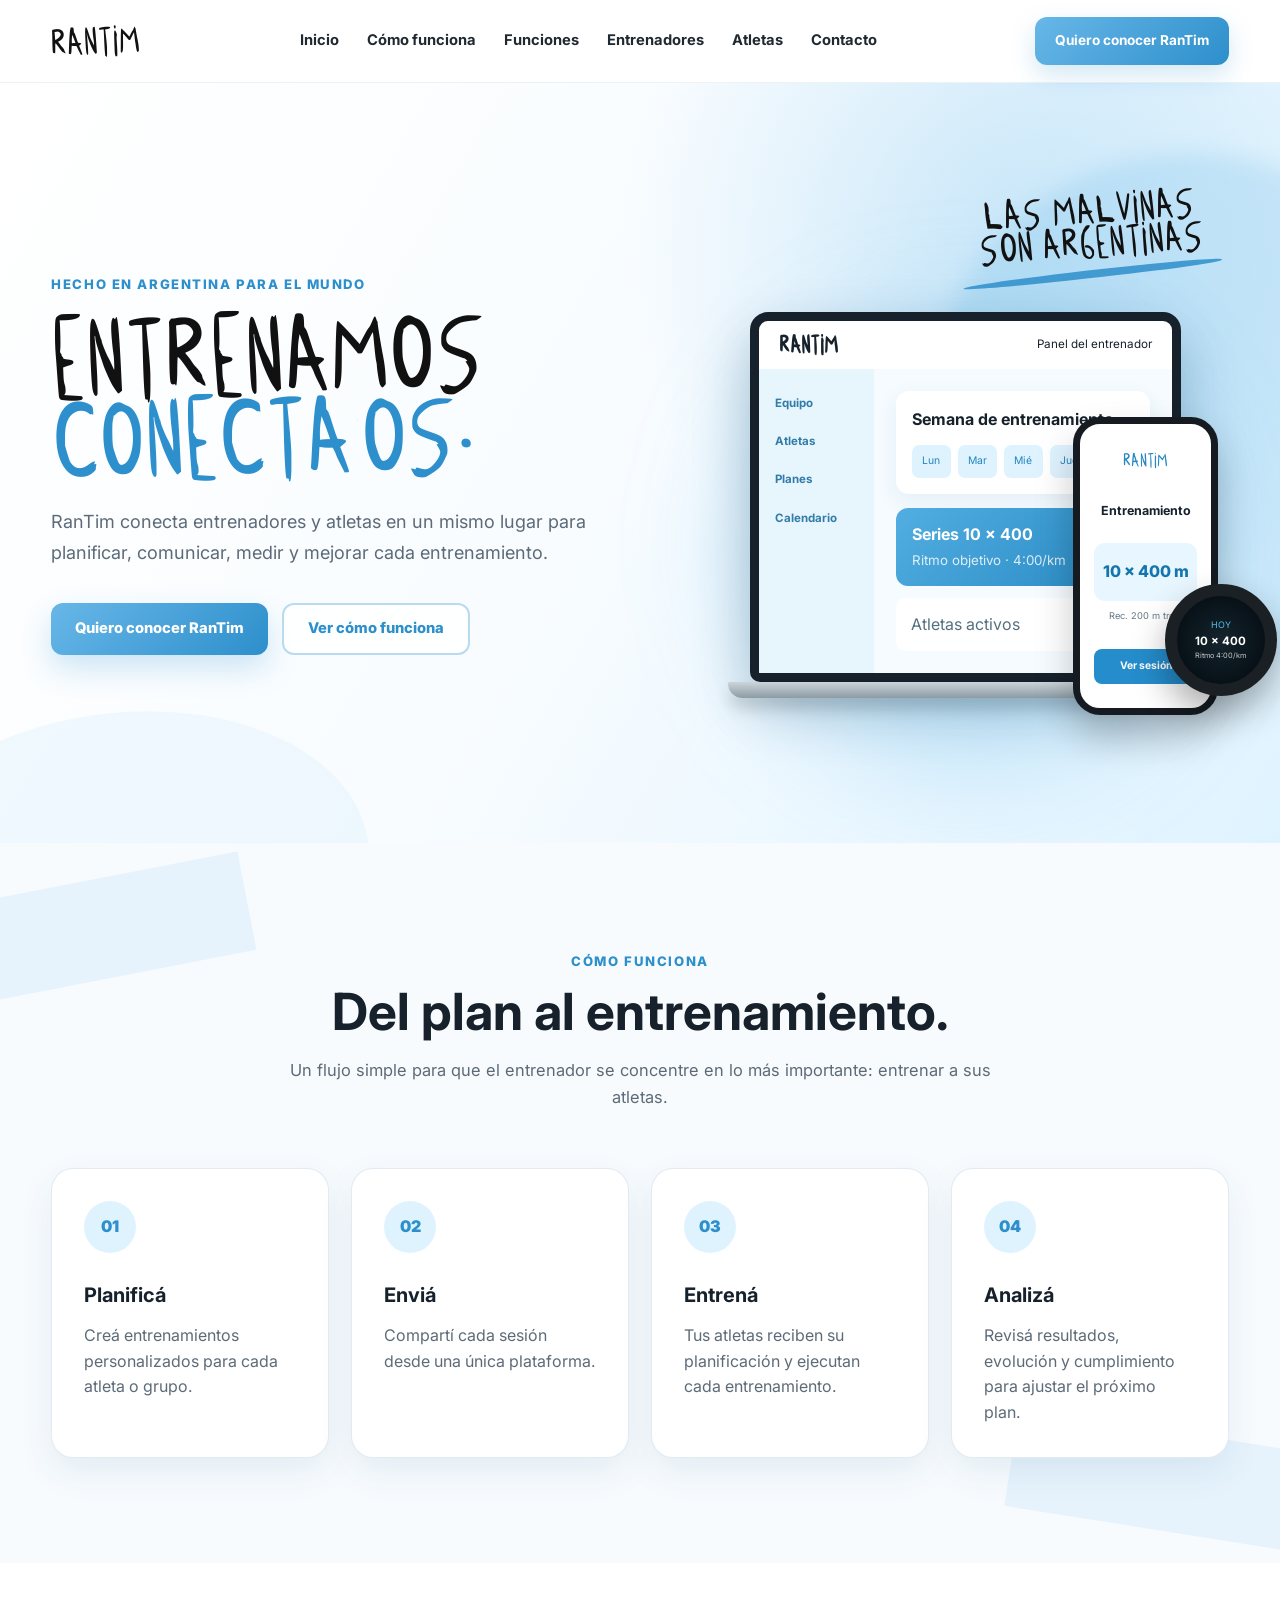
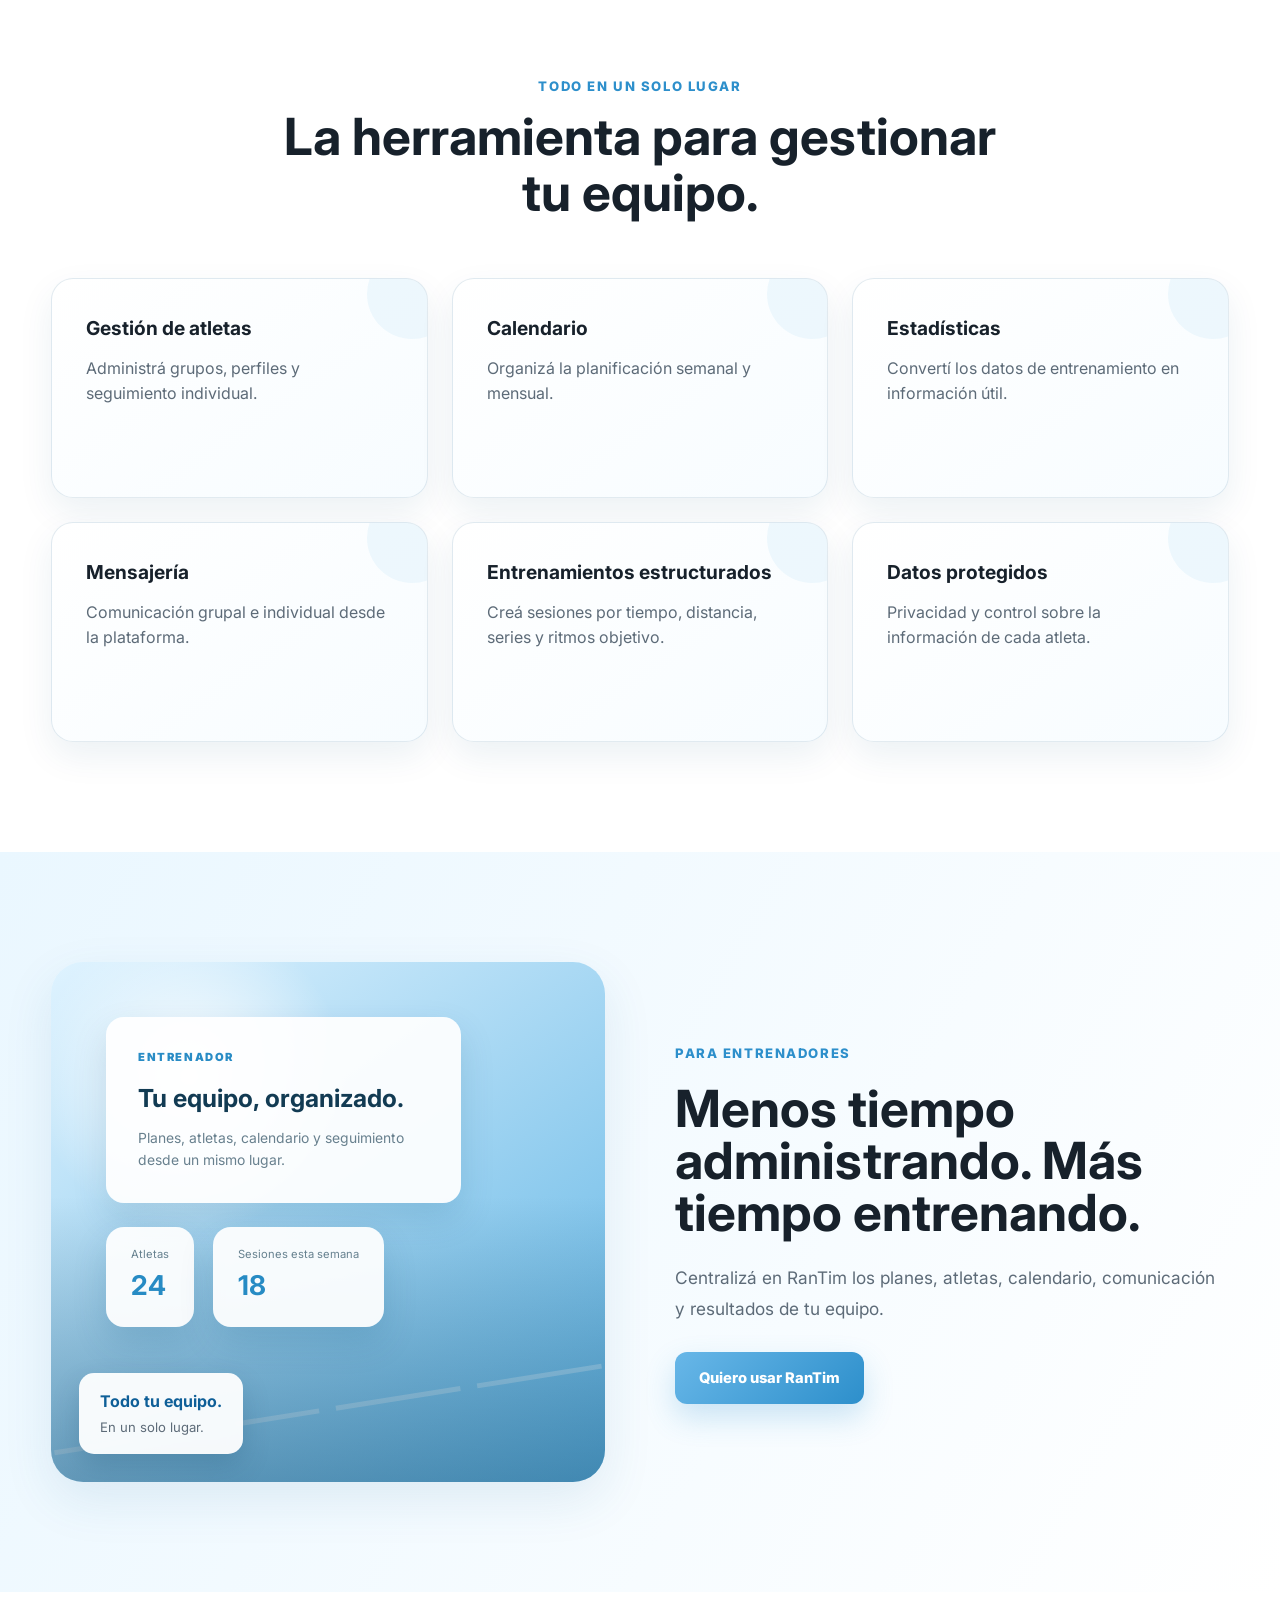
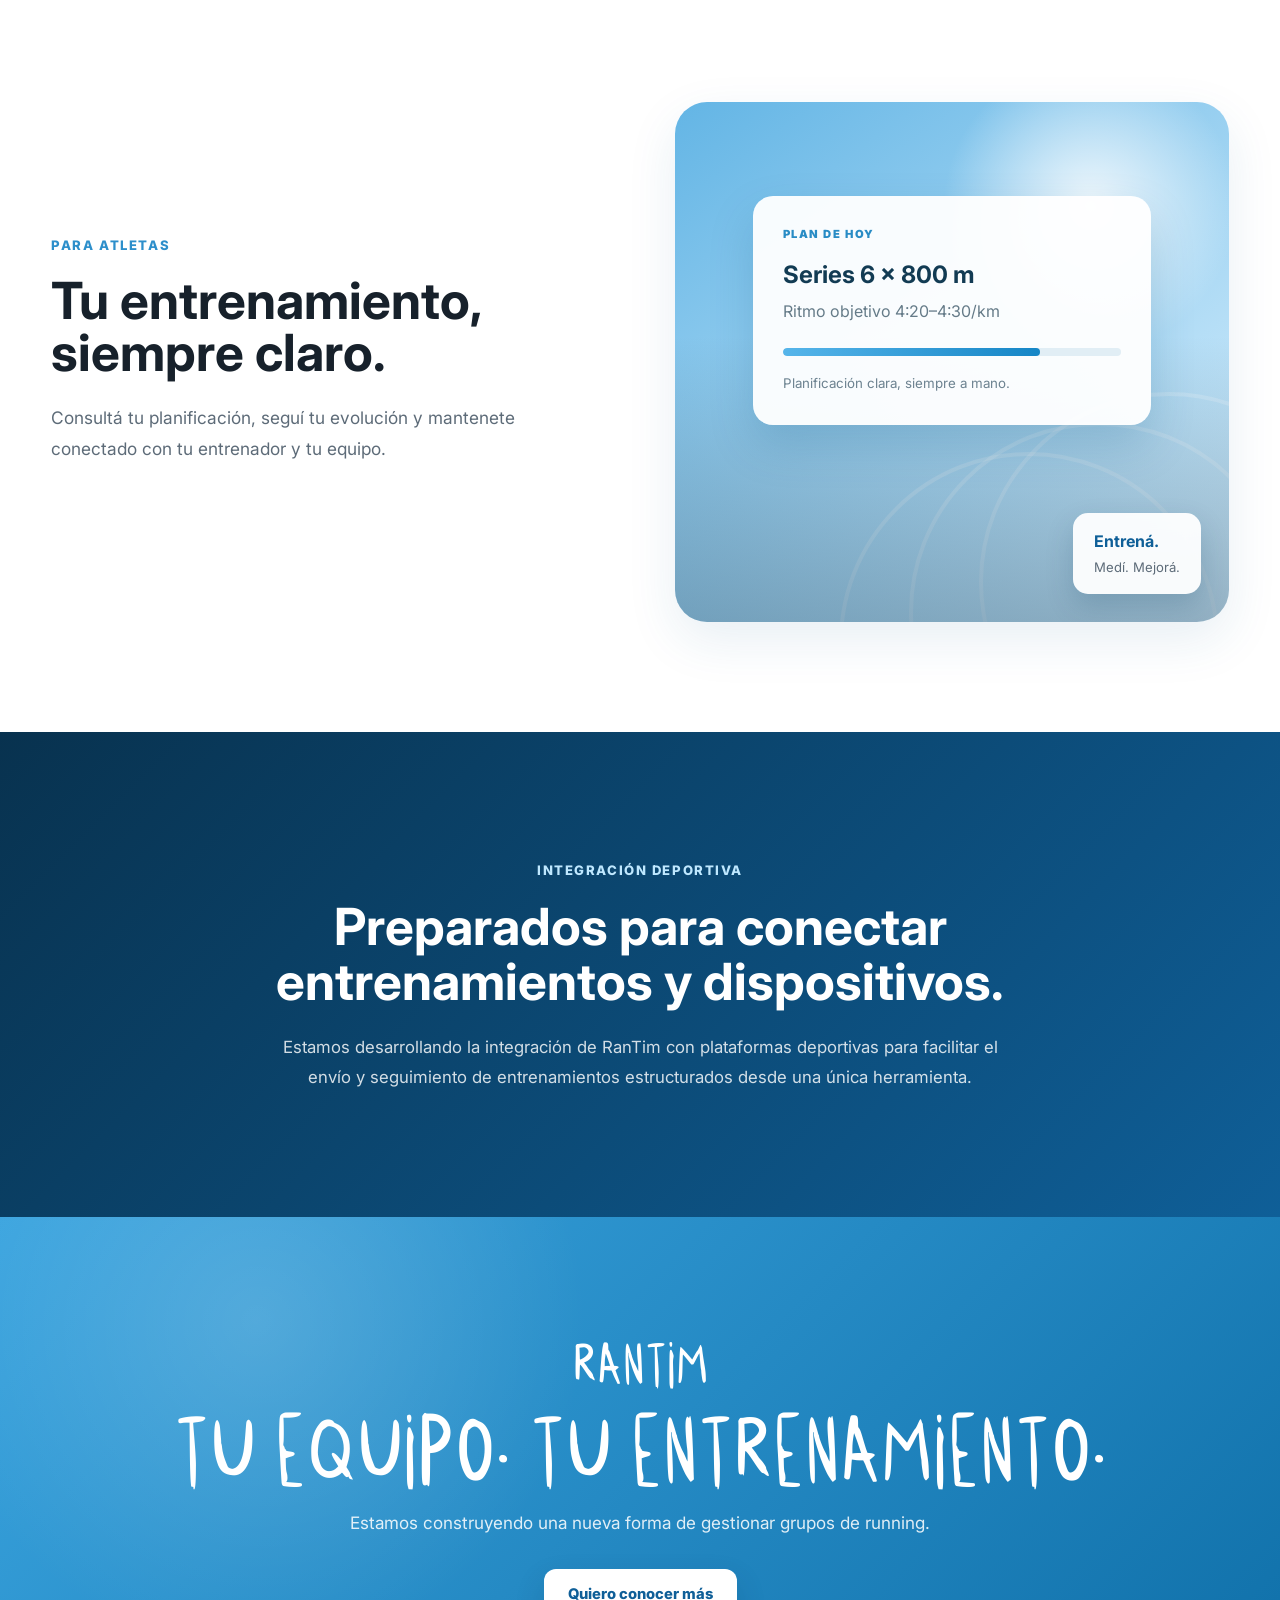
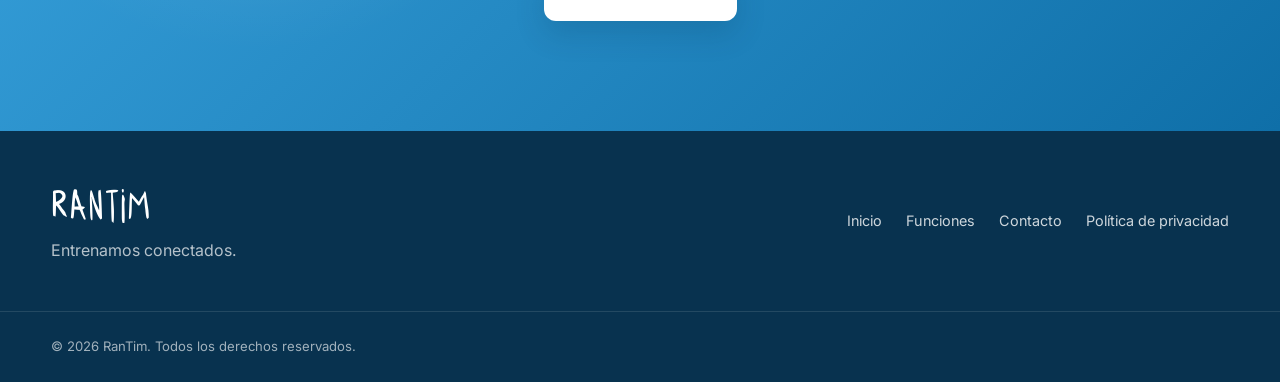
==== index.html @ a866410c "feat: landing inicial RanTim" ====
<!DOCTYPE html>
<html lang="es">

<head>
    <meta charset="UTF-8" />
    <meta name="viewport" content="width=device-width, initial-scale=1.0" />
    <meta name="description"
        content="RanTim es una plataforma para entrenadores y grupos de running que centraliza planificación, seguimiento, comunicación e integración deportiva." />

    <title>RanTim | Entrenamos conectados</title>

    <link rel="stylesheet" href="styles.css" />
</head>

<body>

    <header class="site-header">
        <div class="container nav-wrapper">

            <a href="#inicio" class="brand">
                RanTim
            </a>

            <nav class="main-nav">
                <a href="#inicio">Inicio</a>
                <a href="#como-funciona">Cómo funciona</a>
                <a href="#funciones">Funciones</a>
                <a href="#entrenadores">Entrenadores</a>
                <a href="#atletas">Atletas</a>
                <a href="#contacto">Contacto</a>
            </nav>

            <a href="#contacto" class="nav-cta">
                Quiero conocer RanTim
            </a>

        </div>
    </header>


    <main>

        <section class="hero" id="inicio">
            <div class="container hero-grid">

                <div class="hero-content">

                    <span class="hero-kicker">
                        Hecho en Argentina para el mundo
                    </span>

                    <h1>
                        Entrenamos
                        <span>conectados.</span>
                    </h1>

                    <p class="hero-description">
                        RanTim conecta entrenadores y atletas en un mismo lugar
                        para planificar, comunicar, medir y mejorar cada entrenamiento.
                    </p>

                    <div class="hero-actions">

                        <a href="#contacto" class="btn btn-primary">
                            Quiero conocer RanTim
                        </a>

                        <a href="#como-funciona" class="btn btn-secondary">
                            Ver cómo funciona
                        </a>

                    </div>

                </div>


                <div class="hero-visual">

                    <div class="hero-message">
                        <p>
                            Las Malvinas<br />
                            son Argentinas
                        </p>
                    </div>

                    <div class="hero-device">
                        <div class="hero-device-glow"></div>

                        <div class="mock-laptop" aria-label="Vista conceptual del panel de RanTim">
                            <div class="mock-laptop-screen">
                                <div class="mock-topbar">
                                    <strong>RanTim</strong>
                                    <span>Panel del entrenador</span>
                                </div>

                                <div class="mock-dashboard">
                                    <aside class="mock-sidebar">
                                        <span>Equipo</span>
                                        <span>Atletas</span>
                                        <span>Planes</span>
                                        <span>Calendario</span>
                                    </aside>

                                    <div class="mock-content">
                                        <div class="mock-week">
                                            <strong>Semana de entrenamiento</strong>
                                            <div class="mock-days">
                                                <span>Lun</span>
                                                <span>Mar</span>
                                                <span>Mié</span>
                                                <span>Jue</span>
                                                <span>Vie</span>
                                            </div>
                                        </div>

                                        <div class="mock-workout">
                                            <strong>Series 10 × 400</strong>
                                            <small>Ritmo objetivo · 4:00/km</small>
                                        </div>

                                        <div class="mock-athletes">
                                            <span>Atletas activos</span>
                                            <strong>24</strong>
                                        </div>
                                    </div>
                                </div>
                            </div>
                            <div class="mock-laptop-base"></div>
                        </div>

                        <div class="mock-phone" aria-label="Vista conceptual del entrenamiento del atleta">
                            <span class="mock-phone-brand">RanTim</span>
                            <strong>Entrenamiento</strong>
                            <div class="mock-phone-workout">10 × 400 m</div>
                            <small>Rec. 200 m trote</small>
                            <button type="button">Ver sesión</button>
                        </div>

                        <div class="mock-watch" aria-label="Reloj deportivo">
                            <span>HOY</span>
                            <strong>10 × 400</strong>
                            <small>Ritmo 4:00/km</small>
                        </div>
                    </div>

                </div>

            </div>
        </section>


        <section class="workflow" id="como-funciona">
            <div class="container">

                <div class="section-heading">
                    <span>Cómo funciona</span>

                    <h2>
                        Del plan al entrenamiento.
                    </h2>

                    <p>
                        Un flujo simple para que el entrenador se concentre
                        en lo más importante: entrenar a sus atletas.
                    </p>
                </div>


                <div class="workflow-grid">

                    <article class="workflow-card">
                        <div class="workflow-number">01</div>

                        <h3>Planificá</h3>

                        <p>
                            Creá entrenamientos personalizados
                            para cada atleta o grupo.
                        </p>
                    </article>


                    <article class="workflow-card">
                        <div class="workflow-number">02</div>

                        <h3>Enviá</h3>

                        <p>
                            Compartí cada sesión desde una única plataforma.
                        </p>
                    </article>


                    <article class="workflow-card">
                        <div class="workflow-number">03</div>

                        <h3>Entrená</h3>

                        <p>
                            Tus atletas reciben su planificación
                            y ejecutan cada entrenamiento.
                        </p>
                    </article>


                    <article class="workflow-card">
                        <div class="workflow-number">04</div>

                        <h3>Analizá</h3>

                        <p>
                            Revisá resultados, evolución y cumplimiento
                            para ajustar el próximo plan.
                        </p>
                    </article>

                </div>

            </div>
        </section>


        <section class="features" id="funciones">
            <div class="container">

                <div class="section-heading">
                    <span>Todo en un solo lugar</span>

                    <h2>
                        La herramienta para gestionar tu equipo.
                    </h2>
                </div>


                <div class="features-grid">

                    <article class="feature-card">
                        <h3>Gestión de atletas</h3>

                        <p>
                            Administrá grupos, perfiles y seguimiento individual.
                        </p>
                    </article>


                    <article class="feature-card">
                        <h3>Calendario</h3>

                        <p>
                            Organizá la planificación semanal y mensual.
                        </p>
                    </article>


                    <article class="feature-card">
                        <h3>Estadísticas</h3>

                        <p>
                            Convertí los datos de entrenamiento en información útil.
                        </p>
                    </article>


                    <article class="feature-card">
                        <h3>Mensajería</h3>

                        <p>
                            Comunicación grupal e individual desde la plataforma.
                        </p>
                    </article>


                    <article class="feature-card">
                        <h3>Entrenamientos estructurados</h3>

                        <p>
                            Creá sesiones por tiempo, distancia, series y ritmos objetivo.
                        </p>
                    </article>


                    <article class="feature-card">
                        <h3>Datos protegidos</h3>

                        <p>
                            Privacidad y control sobre la información de cada atleta.
                        </p>
                    </article>

                </div>

            </div>
        </section>


        <section class="coach-section" id="entrenadores">
            <div class="container split-section">

                <div class="split-image coach-image">
                    <div class="coach-visual">
                        <div class="coach-card coach-card-main">
                            <span class="visual-label">ENTRENADOR</span>
                            <strong>Tu equipo, organizado.</strong>
                            <p>Planes, atletas, calendario y seguimiento desde un mismo lugar.</p>
                        </div>

                        <div class="coach-card coach-card-small">
                            <span>Atletas</span>
                            <strong>24</strong>
                        </div>

                        <div class="coach-card coach-card-small">
                            <span>Sesiones esta semana</span>
                            <strong>18</strong>
                        </div>

                        <div class="coach-track">
                            <span></span>
                            <span></span>
                            <span></span>
                            <span></span>
                        </div>
                    </div>

                    <div class="image-badge">
                        <strong>Todo tu equipo.</strong>
                        <span>En un solo lugar.</span>
                    </div>
                </div>


                <div class="split-content">

                    <span class="section-kicker">
                        Para entrenadores
                    </span>

                    <h2>
                        Menos tiempo administrando.
                        Más tiempo entrenando.
                    </h2>

                    <p>
                        Centralizá en RanTim los planes, atletas,
                        calendario, comunicación y resultados de tu equipo.
                    </p>

                    <a href="#contacto" class="btn btn-primary">
                        Quiero usar RanTim
                    </a>

                </div>

            </div>
        </section>


        <section class="athlete-section" id="atletas">
            <div class="container split-section reverse">

                <div class="split-image athlete-image">
                    <div class="athlete-visual">
                        <div class="runner-line runner-one"></div>
                        <div class="runner-line runner-two"></div>
                        <div class="runner-line runner-three"></div>

                        <div class="athlete-plan-card">
                            <span class="visual-label">PLAN DE HOY</span>
                            <strong>Series 6 × 800 m</strong>
                            <p>Ritmo objetivo 4:20–4:30/km</p>
                            <div class="athlete-progress">
                                <span></span>
                            </div>
                            <small>Planificación clara, siempre a mano.</small>
                        </div>
                    </div>

                    <div class="image-badge athlete-badge">
                        <strong>Entrená.</strong>
                        <span>Medí. Mejorá.</span>
                    </div>
                </div>


                <div class="split-content">

                    <span class="section-kicker">
                        Para atletas
                    </span>

                    <h2>
                        Tu entrenamiento,
                        siempre claro.
                    </h2>

                    <p>
                        Consultá tu planificación, seguí tu evolución
                        y mantenete conectado con tu entrenador y tu equipo.
                    </p>

                </div>

            </div>
        </section>


        <section class="garmin-preview">
            <div class="container">

                <div class="garmin-card">

                    <span class="section-kicker">
                        Integración deportiva
                    </span>

                    <h2>
                        Preparados para conectar entrenamientos y dispositivos.
                    </h2>

                    <p>
                        Estamos desarrollando la integración de RanTim con plataformas
                        deportivas para facilitar el envío y seguimiento de entrenamientos
                        estructurados desde una única herramienta.
                    </p>

                </div>

            </div>
        </section>


        <section class="cta-section" id="contacto">
            <div class="container cta-wrapper">

                <span>
                    RanTim
                </span>

                <h2>
                    Tu equipo.
                    Tu entrenamiento.
                </h2>

                <p>
                    Estamos construyendo una nueva forma
                    de gestionar grupos de running.
                </p>

                <a href="mailto:contacto@rantim.com.ar" class="btn btn-light">
                    Quiero conocer más
                </a>

            </div>
        </section>

    </main>


    <footer class="site-footer">
        <div class="container footer-grid">

            <div class="footer-brand">
                <strong>
                    RanTim
                </strong>

                <p>
                    Entrenamos conectados.
                </p>
            </div>


            <div class="footer-links">
                <a href="#inicio">Inicio</a>
                <a href="#funciones">Funciones</a>
                <a href="#contacto">Contacto</a>
                <a href="privacy.html">Política de privacidad</a>
            </div>

        </div>


        <div class="footer-bottom">
            <div class="container">
                <p>
                    © 2026 RanTim. Todos los derechos reservados.
                </p>
            </div>
        </div>
    </footer>


    <script src="script.js"></script>

</body>

</html>
---- styles.css ----
@import url("https://fonts.googleapis.com/css2?family=Inter:wght@400;500;600;700;800&display=swap");

@font-face {
    font-family: "Malvinas Sans";
    src: url("./assets/fonts/MalvinasSans-Regular.otf") format("opentype");
    font-weight: normal;
    font-style: normal;
    font-display: swap;
}

:root {
    --sky: #68b7e8;
    --sky-soft: #dff3ff;
    --sky-dark: #2d8fcb;

    --blue: #0f5f98;
    --blue-dark: #0b4268;
    --blue-deep: #08324f;

    --white: #ffffff;
    --off-white: #f7fbfe;
    --text: #17212b;
    --muted: #5d6b78;
    --border: rgba(25, 90, 130, 0.12);

    --shadow-soft: 0 18px 50px rgba(26, 99, 145, 0.1);
    --shadow-card: 0 14px 35px rgba(16, 72, 110, 0.08);

    --radius: 22px;
    --radius-sm: 14px;

    --container: 1200px;
}


/* =========================
   RESET
========================= */

* {
    box-sizing: border-box;
    margin: 0;
    padding: 0;
}

html {
    scroll-behavior: smooth;
}

body {
    font-family: "Inter", sans-serif;
    color: var(--text);
    background: var(--white);
    line-height: 1.6;
    overflow-x: hidden;
}

img {
    max-width: 100%;
    display: block;
}

a {
    color: inherit;
    text-decoration: none;
}

button,
input,
textarea,
select {
    font: inherit;
}

.container {
    width: min(92%, var(--container));
    margin: 0 auto;
}


/* =========================
   HEADER
========================= */

.site-header {
    position: sticky;
    top: 0;
    z-index: 1000;
    background: rgba(255, 255, 255, 0.92);
    backdrop-filter: blur(16px);
    border-bottom: 1px solid rgba(17, 92, 138, 0.08);
}

.nav-wrapper {
    min-height: 82px;
    display: flex;
    align-items: center;
    justify-content: space-between;
    gap: 28px;
}

.brand {
    font-family: "Malvinas Sans", sans-serif;
    font-size: 2rem;
    font-weight: 400;
    line-height: 1;
    color: #111;
    transform: rotate(-2deg);
    white-space: nowrap;
}

.main-nav {
    display: flex;
    align-items: center;
    gap: 28px;
}

.main-nav a {
    font-size: 0.92rem;
    font-weight: 700;
    color: #202831;
    position: relative;
    transition: 0.25s ease;
}

.main-nav a::after {
    content: "";
    position: absolute;
    left: 0;
    bottom: -7px;
    width: 0;
    height: 3px;
    border-radius: 999px;
    background: var(--sky-dark);
    transition: width 0.25s ease;
}

.main-nav a:hover {
    color: var(--sky-dark);
}

.main-nav a:hover::after {
    width: 100%;
}

.nav-cta {
    background: linear-gradient(135deg, var(--sky), var(--sky-dark));
    color: var(--white);
    font-size: 0.85rem;
    font-weight: 700;
    padding: 13px 20px;
    border-radius: 12px;
    box-shadow: 0 10px 25px rgba(54, 149, 207, 0.22);
    transition: 0.25s ease;
}

.nav-cta:hover {
    transform: translateY(-2px);
    box-shadow: 0 14px 30px rgba(54, 149, 207, 0.28);
}


/* =========================
   HERO
========================= */

.hero {
    position: relative;
    min-height: 760px;
    display: flex;
    align-items: center;
    overflow: hidden;
    background:
        radial-gradient(circle at 80% 20%, rgba(122, 194, 236, 0.34), transparent 34%),
        linear-gradient(120deg, #ffffff 0%, #f8fcff 48%, #dff3ff 100%);
}

.hero::before {
    content: "";
    position: absolute;
    width: 520px;
    height: 520px;
    border-radius: 50%;
    right: -170px;
    top: 70px;
    background: rgba(112, 188, 233, 0.22);
    filter: blur(10px);
}

.hero::after {
    content: "";
    position: absolute;
    left: -130px;
    bottom: -190px;
    width: 500px;
    height: 320px;
    background: var(--sky);
    opacity: 0.08;
    transform: rotate(-7deg);
    border-radius: 50%;
}

.hero-grid {
    position: relative;
    z-index: 2;
    display: grid;
    grid-template-columns: 1.05fr 0.95fr;
    align-items: center;
    gap: 70px;
    padding: 90px 0;
}

.hero-content {
    max-width: 670px;
}

.hero-kicker,
.section-kicker {
    display: inline-block;
    font-weight: 800;
    font-size: 0.82rem;
    text-transform: uppercase;
    letter-spacing: 0.12em;
    color: var(--sky-dark);
    margin-bottom: 18px;
}

.hero h1 {
    font-family: "Malvinas Sans", sans-serif;
    font-size: clamp(4rem, 7vw, 7.4rem);
    line-height: 0.92;
    font-weight: 400;
    letter-spacing: -0.02em;
    color: #111;
    max-width: 650px;
    transform: rotate(-1deg);
}

.hero h1 span {
    display: block;
    color: var(--sky-dark);
}

.hero-description {
    margin-top: 28px;
    max-width: 590px;
    color: var(--muted);
    font-size: 1.13rem;
    line-height: 1.75;
}

.hero-actions {
    display: flex;
    gap: 14px;
    flex-wrap: wrap;
    margin-top: 34px;
}


/* =========================
   BUTTONS
========================= */

.btn {
    display: inline-flex;
    align-items: center;
    justify-content: center;
    min-height: 52px;
    padding: 0 24px;
    border-radius: 12px;
    font-weight: 800;
    font-size: 0.92rem;
    transition: 0.25s ease;
}

.btn-primary {
    color: var(--white);
    background: linear-gradient(135deg, var(--sky), var(--sky-dark));
    box-shadow: 0 13px 30px rgba(49, 149, 209, 0.23);
}

.btn-primary:hover {
    transform: translateY(-3px);
    box-shadow: 0 18px 35px rgba(49, 149, 209, 0.3);
}

.btn-secondary {
    background: rgba(255, 255, 255, 0.8);
    border: 2px solid rgba(55, 150, 208, 0.34);
    color: var(--sky-dark);
}

.btn-secondary:hover {
    background: var(--sky-soft);
    transform: translateY(-3px);
}

.btn-light {
    color: var(--blue);
    background: var(--white);
    box-shadow: 0 13px 30px rgba(2, 43, 69, 0.16);
}

.btn-light:hover {
    transform: translateY(-3px);
}


/* =========================
   HERO VISUAL
========================= */

.hero-visual {
    min-height: 540px;
    position: relative;
    display: flex;
    align-items: flex-end;
    justify-content: center;
}

.hero-message {
    position: absolute;
    top: 0;
    right: 25px;
    z-index: 3;
    font-family: "Malvinas Sans", sans-serif;
    font-size: 2.2rem;
    line-height: 0.95;
    color: #111;
    transform: rotate(-4deg);
    text-align: center;
}

.hero-message::after {
    content: "";
    display: block;
    height: 8px;
    width: 115%;
    margin-left: -8%;
    margin-top: 10px;
    background: var(--sky-dark);
    border-radius: 80% 40% 70% 40%;
    transform: rotate(-2deg);
    opacity: 0.85;
}

.hero-device {
    width: 100%;
    position: relative;
    display: flex;
    justify-content: center;
    align-items: flex-end;
    z-index: 2;
}

.hero-device img {
    position: relative;
    z-index: 2;
    width: 100%;
    max-width: 630px;
    height: auto;
    object-fit: contain;
    filter: drop-shadow(0 30px 35px rgba(5, 68, 107, 0.22));
    transition: transform 0.4s ease;
}

.hero-device img:hover {
    transform: translateY(-8px);
}

.hero-device-glow {
    position: absolute;
    width: 430px;
    height: 430px;
    border-radius: 50%;
    background: rgba(72, 171, 228, 0.2);
    filter: blur(45px);
    bottom: -40px;
    left: 50%;
    transform: translateX(-50%);
}


/* =========================
   SECTION HEADING
========================= */

.section-heading {
    max-width: 720px;
    margin: 0 auto 58px;
    text-align: center;
}

.section-heading>span {
    display: inline-block;
    color: var(--sky-dark);
    font-size: 0.82rem;
    font-weight: 800;
    text-transform: uppercase;
    letter-spacing: 0.12em;
    margin-bottom: 12px;
}

.section-heading h2 {
    font-size: clamp(2rem, 4vw, 3.2rem);
    line-height: 1.08;
    margin-bottom: 18px;
}

.section-heading p {
    color: var(--muted);
    font-size: 1.03rem;
}


/* =========================
   WORKFLOW
========================= */

.workflow {
    position: relative;
    padding: 105px 0;
    background: var(--off-white);
    overflow: hidden;
}

.workflow::before,
.workflow::after {
    content: "";
    position: absolute;
    width: 340px;
    height: 100px;
    background: var(--sky);
    opacity: 0.12;
    transform: rotate(-11deg);
}

.workflow::before {
    left: -90px;
    top: 40px;
}

.workflow::after {
    right: -70px;
    bottom: 30px;
    transform: rotate(9deg);
}

.workflow-grid {
    position: relative;
    z-index: 2;
    display: grid;
    grid-template-columns: repeat(4, 1fr);
    gap: 22px;
}

.workflow-card {
    min-height: 250px;
    padding: 32px;
    background: var(--white);
    border-radius: var(--radius);
    border: 1px solid var(--border);
    box-shadow: var(--shadow-card);
    transition: 0.3s ease;
}

.workflow-card:hover {
    transform: translateY(-8px);
}

.workflow-number {
    width: 52px;
    height: 52px;
    border-radius: 50%;
    display: grid;
    place-items: center;
    background: var(--sky-soft);
    color: var(--sky-dark);
    font-weight: 900;
    margin-bottom: 26px;
}

.workflow-card h3 {
    font-size: 1.25rem;
    margin-bottom: 12px;
}

.workflow-card p {
    color: var(--muted);
}


/* =========================
   FEATURES
========================= */

.features {
    padding: 110px 0;
    background: var(--white);
}

.features-grid {
    display: grid;
    grid-template-columns: repeat(3, 1fr);
    gap: 24px;
}

.feature-card {
    padding: 34px;
    min-height: 220px;
    border-radius: var(--radius);
    background:
        linear-gradient(145deg, #ffffff, #f7fcff);
    border: 1px solid var(--border);
    box-shadow: var(--shadow-card);
    position: relative;
    overflow: hidden;
    transition: 0.3s ease;
}

.feature-card::before {
    content: "";
    position: absolute;
    width: 90px;
    height: 90px;
    right: -30px;
    top: -30px;
    border-radius: 50%;
    background: var(--sky);
    opacity: 0.09;
}

.feature-card:hover {
    transform: translateY(-7px);
    border-color: rgba(66, 159, 215, 0.28);
}

.feature-card h3 {
    font-size: 1.2rem;
    margin-bottom: 12px;
}

.feature-card p {
    color: var(--muted);
}


/* =========================
   SPLIT SECTIONS
========================= */

.coach-section,
.athlete-section {
    padding: 110px 0;
}

.coach-section {
    background: linear-gradient(120deg, #eaf7ff, #ffffff);
}

.athlete-section {
    background: var(--white);
}

.split-section {
    display: grid;
    grid-template-columns: 1fr 1fr;
    gap: 70px;
    align-items: center;
}

.split-section.reverse .split-image {
    order: 2;
}

.split-image {
    min-height: 520px;
}

.split-image {
    position: relative;
    min-height: 520px;
    border-radius: 32px;
    overflow: hidden;
    box-shadow: var(--shadow-soft);
}

.split-image img {
    width: 100%;
    height: 520px;
    object-fit: cover;
    display: block;
    transition: transform 0.6s ease;
}

.split-image:hover img {
    transform: scale(1.035);
}

.split-image::after {
    content: "";
    position: absolute;
    inset: 0;
    background:
        linear-gradient(to top,
            rgba(7, 54, 84, 0.35),
            transparent 55%);
    pointer-events: none;
}

.image-badge {
    position: absolute;
    z-index: 3;
    left: 28px;
    bottom: 28px;
    background: rgba(255, 255, 255, 0.94);
    backdrop-filter: blur(10px);
    padding: 16px 21px;
    border-radius: 15px;
    box-shadow: 0 12px 28px rgba(0, 55, 88, 0.18);
}

.image-badge strong {
    display: block;
    color: var(--blue);
    font-size: 1rem;
}

.image-badge span {
    display: block;
    color: var(--muted);
    font-size: 0.82rem;
    margin-top: 2px;
}

.athlete-badge {
    left: auto;
    right: 28px;
}

.split-content h2 {
    font-size: clamp(2.3rem, 4vw, 4rem);
    line-height: 1.02;
    max-width: 560px;
    margin-bottom: 24px;
}

.split-content p {
    color: var(--muted);
    font-size: 1.08rem;
    line-height: 1.8;
    max-width: 580px;
    margin-bottom: 28px;
}


/* =========================
   GARMIN PREVIEW
========================= */

.garmin-preview {
    padding: 85px 0;
    background:
        linear-gradient(135deg, var(--blue-deep), var(--blue));
}

.garmin-card {
    max-width: 860px;
    margin: 0 auto;
    text-align: center;
    color: var(--white);
    padding: 40px 20px;
}

.garmin-card .section-kicker {
    color: #bfe8ff;
}

.garmin-card h2 {
    font-size: clamp(2.1rem, 4vw, 3.5rem);
    line-height: 1.08;
    margin-bottom: 22px;
}

.garmin-card p {
    max-width: 760px;
    margin: 0 auto;
    color: rgba(255, 255, 255, 0.82);
    font-size: 1.05rem;
    line-height: 1.8;
}


/* =========================
   CTA
========================= */

.cta-section {
    padding: 110px 0;
    background:
        radial-gradient(circle at 20% 20%, rgba(255, 255, 255, 0.16), transparent 30%),
        linear-gradient(135deg, #3aa4df, #0f6fa8);
    color: var(--white);
    text-align: center;
}

.cta-wrapper>span {
    display: inline-block;
    font-family: "Malvinas Sans", sans-serif;
    font-size: 3rem;
    margin-bottom: 10px;
}

.cta-wrapper h2 {
    font-family: "Malvinas Sans", sans-serif;
    font-size: clamp(3rem, 6vw, 5.5rem);
    line-height: 0.98;
    font-weight: 400;
    margin-bottom: 20px;
}

.cta-wrapper p {
    max-width: 620px;
    margin: 0 auto 32px;
    font-size: 1.07rem;
    color: rgba(255, 255, 255, 0.86);
}


/* =========================
   FOOTER
========================= */

.site-footer {
    background: var(--blue-deep);
    color: var(--white);
}

.footer-grid {
    min-height: 180px;
    display: flex;
    justify-content: space-between;
    align-items: center;
    gap: 40px;
}

.footer-brand strong {
    display: block;
    font-family: "Malvinas Sans", sans-serif;
    font-size: 2.2rem;
    font-weight: 400;
    margin-bottom: 4px;
}

.footer-brand p {
    color: rgba(255, 255, 255, 0.7);
}

.footer-links {
    display: flex;
    gap: 24px;
    flex-wrap: wrap;
}

.footer-links a {
    font-size: 0.9rem;
    color: rgba(255, 255, 255, 0.8);
    transition: 0.25s ease;
}

.footer-links a:hover {
    color: var(--white);
}

.footer-bottom {
    border-top: 1px solid rgba(255, 255, 255, 0.11);
}

.footer-bottom .container {
    min-height: 70px;
    display: flex;
    align-items: center;
}

.footer-bottom p {
    font-size: 0.82rem;
    color: rgba(255, 255, 255, 0.62);
}


/* =========================
   RESPONSIVE
========================= */

@media (max-width: 1100px) {

    .main-nav {
        gap: 18px;
    }

    .nav-cta {
        display: none;
    }

    .hero-grid,
    .split-section {
        gap: 45px;
    }

    .workflow-grid {
        grid-template-columns: repeat(2, 1fr);
    }
}


@media (max-width: 900px) {

    .nav-wrapper {
        min-height: 74px;
    }

    .main-nav {
        display: none;
    }

    .hero {
        min-height: auto;
    }

    .hero-grid {
        grid-template-columns: 1fr;
        padding: 70px 0 80px;
    }

    .hero-content {
        text-align: center;
        margin: 0 auto;
    }

    .hero-description {
        margin-left: auto;
        margin-right: auto;
    }

    .hero-actions {
        justify-content: center;
    }

    .hero-visual {
        min-height: 450px;
    }

    .hero-message {
        right: 8%;
    }

    .features-grid {
        grid-template-columns: repeat(2, 1fr);
    }

    .split-section {
        grid-template-columns: 1fr;
    }

    .split-section.reverse .split-image {
        order: 0;
    }

    .split-content {
        text-align: center;
    }

    .split-content h2,
    .split-content p {
        margin-left: auto;
        margin-right: auto;
    }

    .split-image,
    .image-placeholder {
        min-height: 420px;
    }
}


@media (max-width: 640px) {

    .container {
        width: min(90%, var(--container));
    }

    .brand {
        font-size: 1.7rem;
    }

    .hero-grid {
        padding-top: 54px;
    }

    .hero h1 {
        font-size: clamp(3rem, 17vw, 4.8rem);
    }

    .hero-description {
        font-size: 1rem;
    }

    .hero-actions {
        flex-direction: column;
    }

    .btn {
        width: 100%;
    }

    .hero-visual {
        min-height: 390px;
    }

    .hero-message {
        font-size: 1.55rem;
        top: 8px;
        right: 5%;
    }

    .device-placeholder {
        min-height: 310px;
    }

    .workflow,
    .features,
    .coach-section,
    .athlete-section,
    .cta-section {
        padding: 80px 0;
    }

    .workflow-grid,
    .features-grid {
        grid-template-columns: 1fr;
    }

    .workflow-card,
    .feature-card {
        min-height: auto;
    }

    .split-image {
        min-height: 340px;
    }

    .split-image img {
        height: 340px;
    }

    .image-badge {
        left: 18px;
        right: auto;
        bottom: 18px;
    }

    .athlete-badge {
        left: auto;
        right: 18px;
    }

    .footer-grid {
        min-height: 230px;
        flex-direction: column;
        align-items: flex-start;
        justify-content: center;
    }

    .footer-links {
        flex-direction: column;
        gap: 12px;
    }
}

/* =====================================================
   RANTIM - VISUALES HERO / ENTRENADOR / ATLETA
===================================================== */

/* ---------- HERO DEVICE ---------- */

.hero-device {
  position: relative;
  width: 100%;
  min-height: 500px;
  display: flex;
  align-items: flex-end;
  justify-content: center;
}

.hero-device-glow {
  position: absolute;
  width: 440px;
  height: 440px;
  border-radius: 50%;
  background: rgba(73, 173, 229, 0.28);
  filter: blur(60px);
  bottom: -30px;
  left: 50%;
  transform: translateX(-50%);
}


/* NOTEBOOK */

.mock-laptop {
  position: relative;
  width: 82%;
  z-index: 2;
  margin-bottom: 35px;
}

.mock-laptop-screen {
  background: #17212b;
  border: 9px solid #17212b;
  border-radius: 18px 18px 10px 10px;
  overflow: hidden;
  box-shadow: 0 25px 55px rgba(8, 61, 94, 0.28);
}

.mock-topbar {
  height: 48px;
  background: white;
  display: flex;
  align-items: center;
  justify-content: space-between;
  padding: 0 20px;
  color: #17212b;
  font-size: 0.73rem;
}

.mock-topbar strong {
  font-family: "Malvinas Sans", sans-serif;
  font-size: 1.3rem;
}

.mock-dashboard {
  min-height: 275px;
  display: grid;
  grid-template-columns: 115px 1fr;
  background: #f5fbff;
}

.mock-sidebar {
  padding: 25px 16px;
  background: #e7f5fd;
  display: flex;
  flex-direction: column;
  gap: 20px;
  color: #327ca8;
  font-size: 0.72rem;
  font-weight: 700;
}

.mock-content {
  padding: 22px;
}

.mock-week {
  background: white;
  border-radius: 13px;
  padding: 16px;
  box-shadow: 0 8px 22px rgba(28, 102, 145, 0.08);
}

.mock-days {
  display: grid;
  grid-template-columns: repeat(5, 1fr);
  gap: 7px;
  margin-top: 13px;
}

.mock-days span {
  text-align: center;
  padding: 8px 3px;
  border-radius: 7px;
  background: #dff3ff;
  color: #2584bd;
  font-size: 0.65rem;
}

.mock-workout {
  margin-top: 14px;
  padding: 14px 16px;
  border-radius: 12px;
  background: linear-gradient(135deg, #52aee2, #2587c0);
  color: white;
}

.mock-workout strong,
.mock-workout small {
  display: block;
}

.mock-workout small {
  opacity: 0.82;
  margin-top: 3px;
}

.mock-athletes {
  margin-top: 12px;
  display: flex;
  align-items: center;
  justify-content: space-between;
  background: white;
  border-radius: 10px;
  padding: 10px 15px;
  color: #55707f;
}

.mock-athletes strong {
  font-size: 1.3rem;
  color: #2587c0;
}

.mock-laptop-base {
  width: 110%;
  height: 16px;
  margin-left: -5%;
  border-radius: 2px 2px 20px 20px;
  background: linear-gradient(#cbd4da, #8d9ba4);
  box-shadow: 0 10px 15px rgba(0, 0, 0, 0.15);
}


/* TELÉFONO */

.mock-phone {
  position: absolute;
  z-index: 5;
  right: 2%;
  bottom: 18px;
  width: 145px;
  min-height: 290px;
  padding: 24px 14px;
  border: 7px solid #151b20;
  border-radius: 27px;
  background: white;
  box-shadow: 0 22px 38px rgba(0, 0, 0, 0.22);
  text-align: center;
}

.mock-phone-brand {
  display: block;
  font-family: "Malvinas Sans", sans-serif;
  color: #2587c0;
  margin-bottom: 24px;
}

.mock-phone > strong {
  font-size: 0.78rem;
}

.mock-phone-workout {
  margin-top: 20px;
  padding: 16px 5px;
  background: #e8f6ff;
  color: #1476ad;
  border-radius: 11px;
  font-weight: 800;
}

.mock-phone small {
  display: block;
  font-size: 0.58rem;
  margin-top: 8px;
  color: #667783;
}

.mock-phone button {
  margin-top: 26px;
  width: 100%;
  border: 0;
  border-radius: 8px;
  padding: 9px;
  background: #258dcc;
  color: white;
  font-weight: 700;
  font-size: 0.65rem;
}


/* RELOJ */

.mock-watch {
  position: absolute;
  right: -48px;
  bottom: 37px;
  z-index: 6;

  width: 112px;
  height: 112px;
  border-radius: 50%;
  border: 12px solid #1b2024;

  background:
    radial-gradient(circle at center, #15242d 0%, #071117 70%);

  color: white;
  display: flex;
  flex-direction: column;
  align-items: center;
  justify-content: center;

  box-shadow: 0 18px 35px rgba(0, 0, 0, 0.32);
}

.mock-watch span {
  color: #56bdf1;
  font-size: 0.56rem;
}

.mock-watch strong {
  font-size: 0.72rem;
}

.mock-watch small {
  font-size: 0.46rem;
  opacity: 0.75;
}


/* =====================================================
   VISUAL ENTRENADOR
===================================================== */

.coach-visual {
  position: absolute;
  inset: 0;

  background:
    radial-gradient(circle at 25% 22%, rgba(255,255,255,.95), transparent 27%),
    linear-gradient(145deg, #dff3ff, #5fb4e4);

  padding: 55px;
}

.coach-card {
  position: relative;
  z-index: 2;
  border-radius: 18px;
  background: rgba(255,255,255,0.93);
  box-shadow: 0 15px 34px rgba(4, 72, 112, 0.15);
}

.coach-card-main {
  width: 80%;
  padding: 32px;
}

.visual-label {
  display: block;
  color: #298cc5;
  font-size: 0.7rem;
  font-weight: 900;
  letter-spacing: 0.14em;
  margin-bottom: 12px;
}

.coach-card-main strong {
  display: block;
  font-size: 1.55rem;
  color: #123b53;
}

.coach-card-main p {
  margin-top: 8px;
  max-width: 340px;
  color: #68808e;
  font-size: 0.87rem;
}

.coach-card-small {
  display: inline-flex;
  flex-direction: column;
  margin-top: 24px;
  margin-right: 15px;
  padding: 19px 25px;
}

.coach-card-small span {
  font-size: 0.7rem;
  color: #66818f;
}

.coach-card-small strong {
  color: #278bc4;
  font-size: 1.7rem;
}

.coach-track {
  position: absolute;
  left: 0;
  right: 0;
  bottom: 70px;
  display: flex;
  gap: 17px;
  transform: rotate(-9deg);
  opacity: 0.28;
}

.coach-track span {
  flex: 1;
  height: 5px;
  background: white;
}


/* =====================================================
   VISUAL ATLETA
===================================================== */

.athlete-visual {
  position: absolute;
  inset: 0;
  background:
    radial-gradient(circle at 75% 20%, rgba(255,255,255,.85), transparent 25%),
    linear-gradient(145deg, #63b5e5, #dff3ff);

  overflow: hidden;
}

.athlete-plan-card {
  position: absolute;
  z-index: 3;
  width: 72%;
  left: 14%;
  top: 18%;
  padding: 30px;
  border-radius: 20px;
  background: rgba(255,255,255,0.95);
  box-shadow: 0 20px 45px rgba(7, 79, 120, 0.18);
}

.athlete-plan-card strong {
  display: block;
  font-size: 1.5rem;
  color: #123b53;
}

.athlete-plan-card p {
  color: #657b88;
  margin-top: 5px;
}

.athlete-plan-card small {
  color: #6c8290;
}

.athlete-progress {
  height: 8px;
  width: 100%;
  border-radius: 99px;
  background: #e1eef5;
  margin: 23px 0 14px;
  overflow: hidden;
}

.athlete-progress span {
  display: block;
  width: 76%;
  height: 100%;
  border-radius: inherit;
  background: linear-gradient(90deg, #56b5ea, #1586c6);
}

.runner-line {
  position: absolute;
  width: 380px;
  height: 380px;
  border: 4px solid rgba(255,255,255,0.22);
  border-radius: 50%;
}

.runner-one {
  right: -130px;
  bottom: -150px;
}

.runner-two {
  right: -60px;
  bottom: -180px;
}

.runner-three {
  right: 10px;
  bottom: -210px;
}


/* =====================================================
   RESPONSIVE
===================================================== */

@media (max-width: 900px) {

  .hero-device {
    max-width: 650px;
    margin: 0 auto;
  }

  .mock-watch {
    right: 1%;
  }

  .coach-card-main {
    width: 90%;
  }
}

@media (max-width: 640px) {

  .hero-device {
    min-height: 390px;
  }

  .mock-laptop {
    width: 100%;
  }

  .mock-dashboard {
    grid-template-columns: 85px 1fr;
    min-height: 230px;
  }

  .mock-sidebar {
    padding: 20px 10px;
    font-size: 0.58rem;
  }

  .mock-content {
    padding: 12px;
  }

  .mock-phone {
    width: 115px;
    min-height: 230px;
    right: 2%;
    padding: 17px 9px;
  }

  .mock-watch {
    width: 84px;
    height: 84px;
    border-width: 9px;
    right: -8px;
  }

  .coach-visual {
    padding: 28px;
  }

  .coach-card-main {
    width: 100%;
    padding: 24px;
  }

  .coach-card-main strong,
  .athlete-plan-card strong {
    font-size: 1.2rem;
  }

  .coach-card-small {
    padding: 14px 17px;
    margin-right: 7px;
  }

  .athlete-plan-card {
    width: 84%;
    left: 8%;
    padding: 23px;
  }
}

/* =====================================================
   PRIVACY PAGE
===================================================== */

.privacy-page {
  background: #ffffff;
}

.privacy-hero {
  position: relative;
  padding: 110px 0 95px;
  overflow: hidden;

  background:
    radial-gradient(
      circle at 80% 20%,
      rgba(104, 183, 232, 0.32),
      transparent 35%
    ),
    linear-gradient(
      120deg,
      #ffffff,
      #ecf8ff
    );
}

.privacy-hero::after {
  content: "";

  position: absolute;

  right: -120px;
  bottom: -110px;

  width: 430px;
  height: 230px;

  border-radius: 50%;

  background: var(--sky);

  opacity: 0.08;

  transform: rotate(-7deg);
}

.privacy-kicker {
  display: block;

  font-family: "Malvinas Sans", sans-serif;

  font-size: 2.1rem;

  color: var(--sky-dark);

  margin-bottom: 18px;
}

.privacy-hero h1 {
  max-width: 700px;

  font-size: clamp(
    3rem,
    7vw,
    6rem
  );

  line-height: 0.95;

  color: #111;

  margin-bottom: 25px;
}

.privacy-hero h1 span {
  color: var(--sky-dark);
}

.privacy-hero p {
  max-width: 680px;

  font-size: 1.1rem;

  line-height: 1.8;

  color: var(--muted);

  margin-bottom: 16px;
}

.privacy-hero small {
  color: #7c8b95;
}


/* CONTENT */

.privacy-content {
  padding: 100px 0;
}

.privacy-layout {
  display: grid;

  grid-template-columns:
    250px
    minmax(0, 760px);

  justify-content: center;

  gap: 80px;

  align-items: start;
}


/* INDEX */

.privacy-index {
  position: sticky;

  top: 120px;

  display: flex;

  flex-direction: column;

  padding: 25px;

  border-radius: 18px;

  background: #f4faff;

  border: 1px solid
    rgba(51, 143, 198, 0.12);
}

.privacy-index strong {
  color: var(--blue);

  margin-bottom: 17px;
}

.privacy-index a {
  padding: 7px 0;

  font-size: 0.82rem;

  color: #637783;

  transition: 0.2s ease;
}

.privacy-index a:hover {
  color: var(--sky-dark);

  transform: translateX(4px);
}


/* DOCUMENT */

.privacy-document section {
  scroll-margin-top: 120px;

  margin-bottom: 60px;
}

.privacy-document h2 {
  font-size: 1.65rem;

  color: #163d55;

  margin-bottom: 19px;
}

.privacy-document p {
  margin-bottom: 16px;

  line-height: 1.85;

  color: #536a78;
}

.privacy-document ul {
  margin:
    22px
    0
    25px
    23px;
}

.privacy-document li {
  margin-bottom: 9px;

  color: #536a78;
}


/* NOTE */

.privacy-note {
  margin-top: 28px;

  padding: 25px;

  border-radius: 16px;

  background: #eaf7ff;

  border-left: 5px solid
    var(--sky-dark);
}

.privacy-note strong {
  color: var(--blue);
}

.privacy-note p {
  margin:
    7px
    0
    0;
}


/* EMAIL */

.privacy-email {
  display: inline-block;

  margin:
    10px
    0
    8px;

  color: var(--sky-dark);

  font-weight: 800;
}

.privacy-email:hover {
  text-decoration: underline;
}

.privacy-domain {
  font-size: 0.9rem;
}


/* RESPONSIVE */

@media (max-width: 900px) {

  .privacy-layout {
    grid-template-columns: 1fr;

    gap: 45px;
  }

  .privacy-index {
    position: static;

    display: grid;

    grid-template-columns:
      repeat(2, 1fr);

    gap: 4px 20px;
  }

  .privacy-index strong {
    grid-column: 1 / -1;
  }
}


@media (max-width: 600px) {

  .privacy-hero {
    padding:
      75px
      0
      65px;
  }

  .privacy-content {
    padding:
      70px
      0;
  }

  .privacy-index {
    grid-template-columns: 1fr;
  }

  .privacy-document h2 {
    font-size: 1.35rem;
  }

}
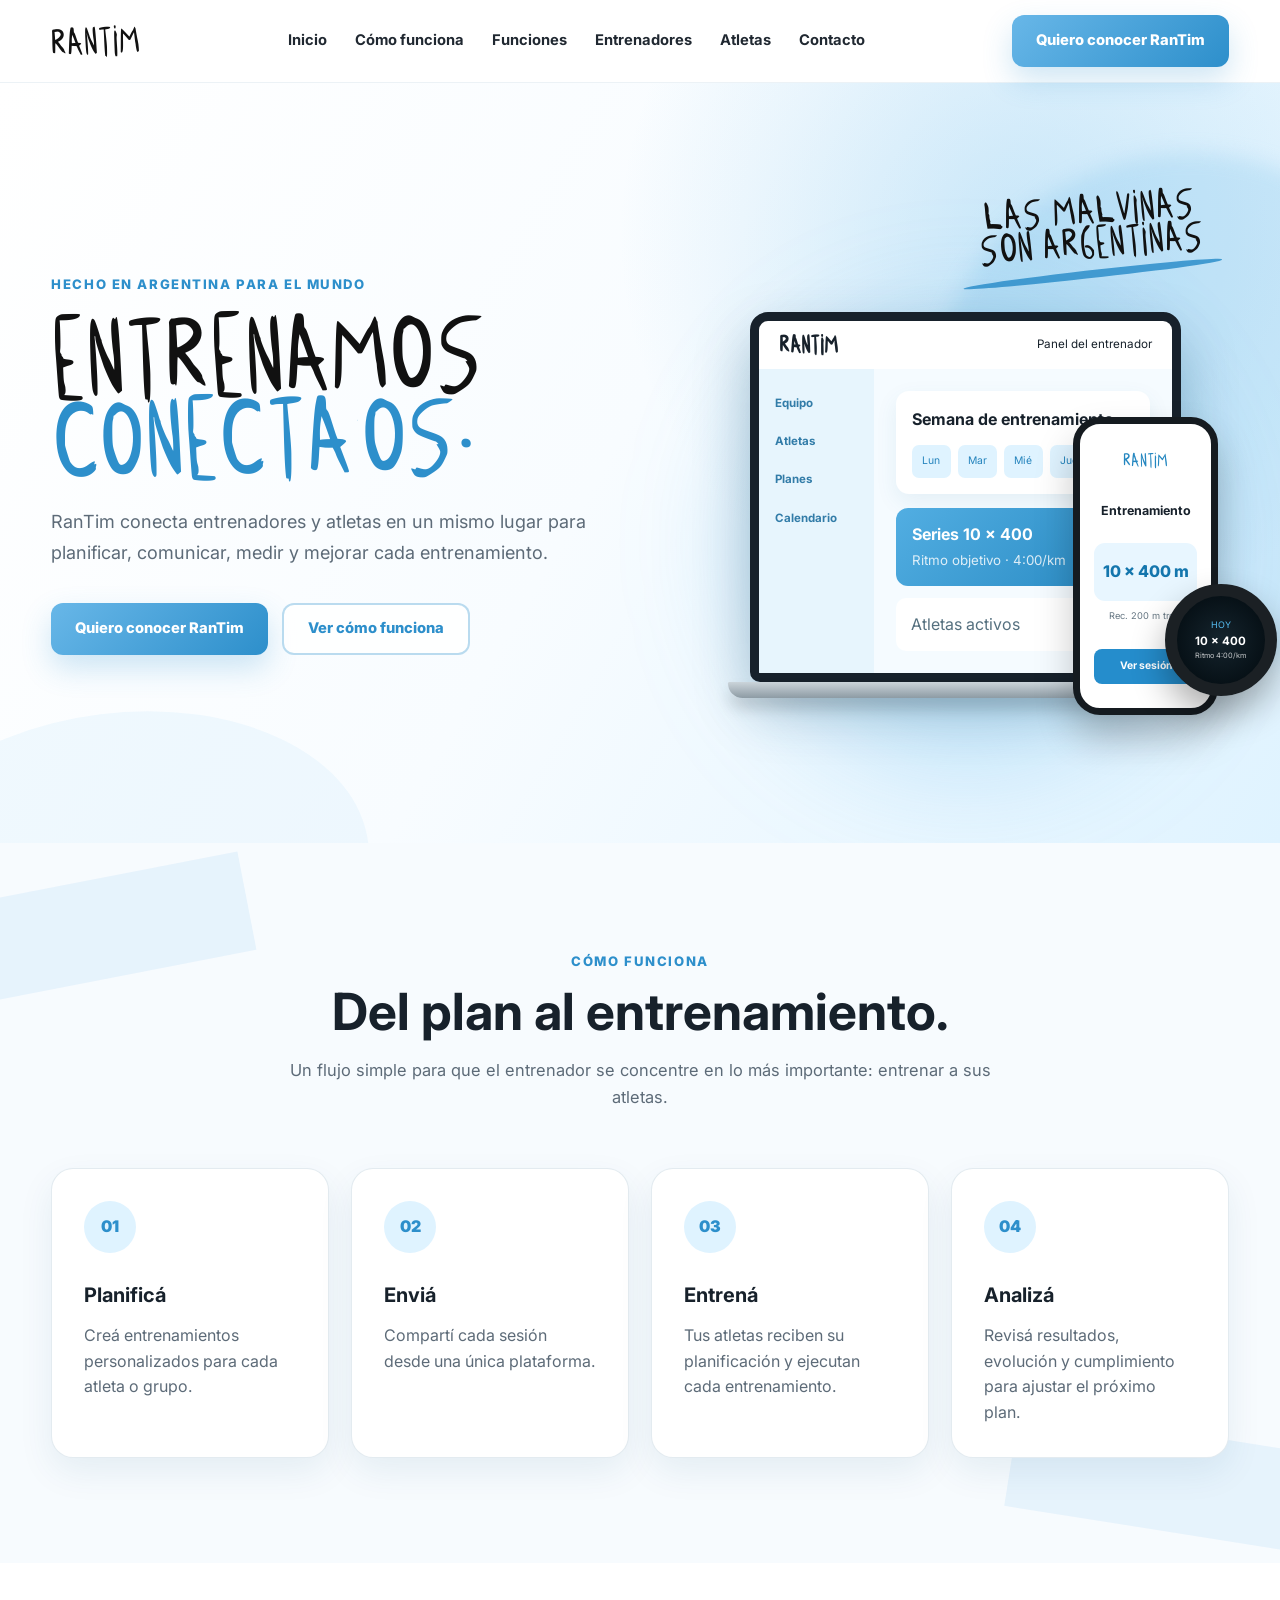
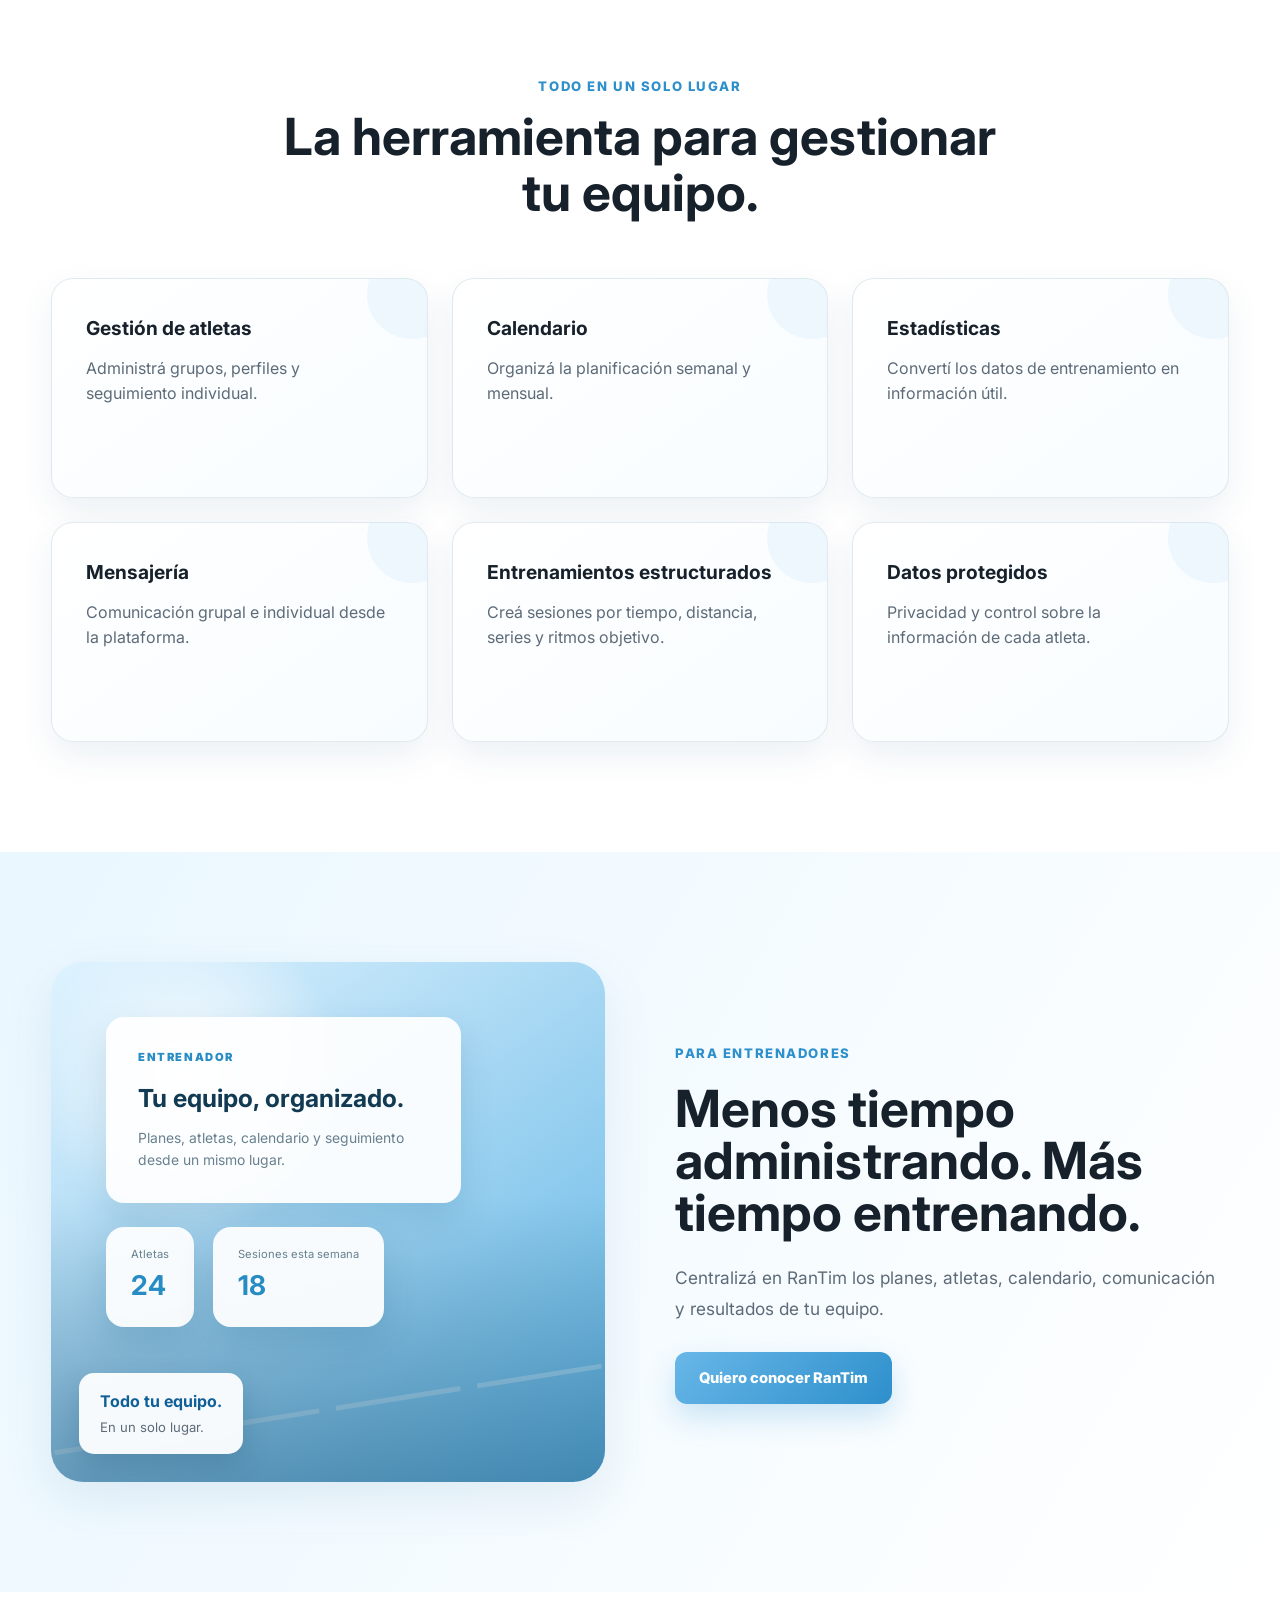
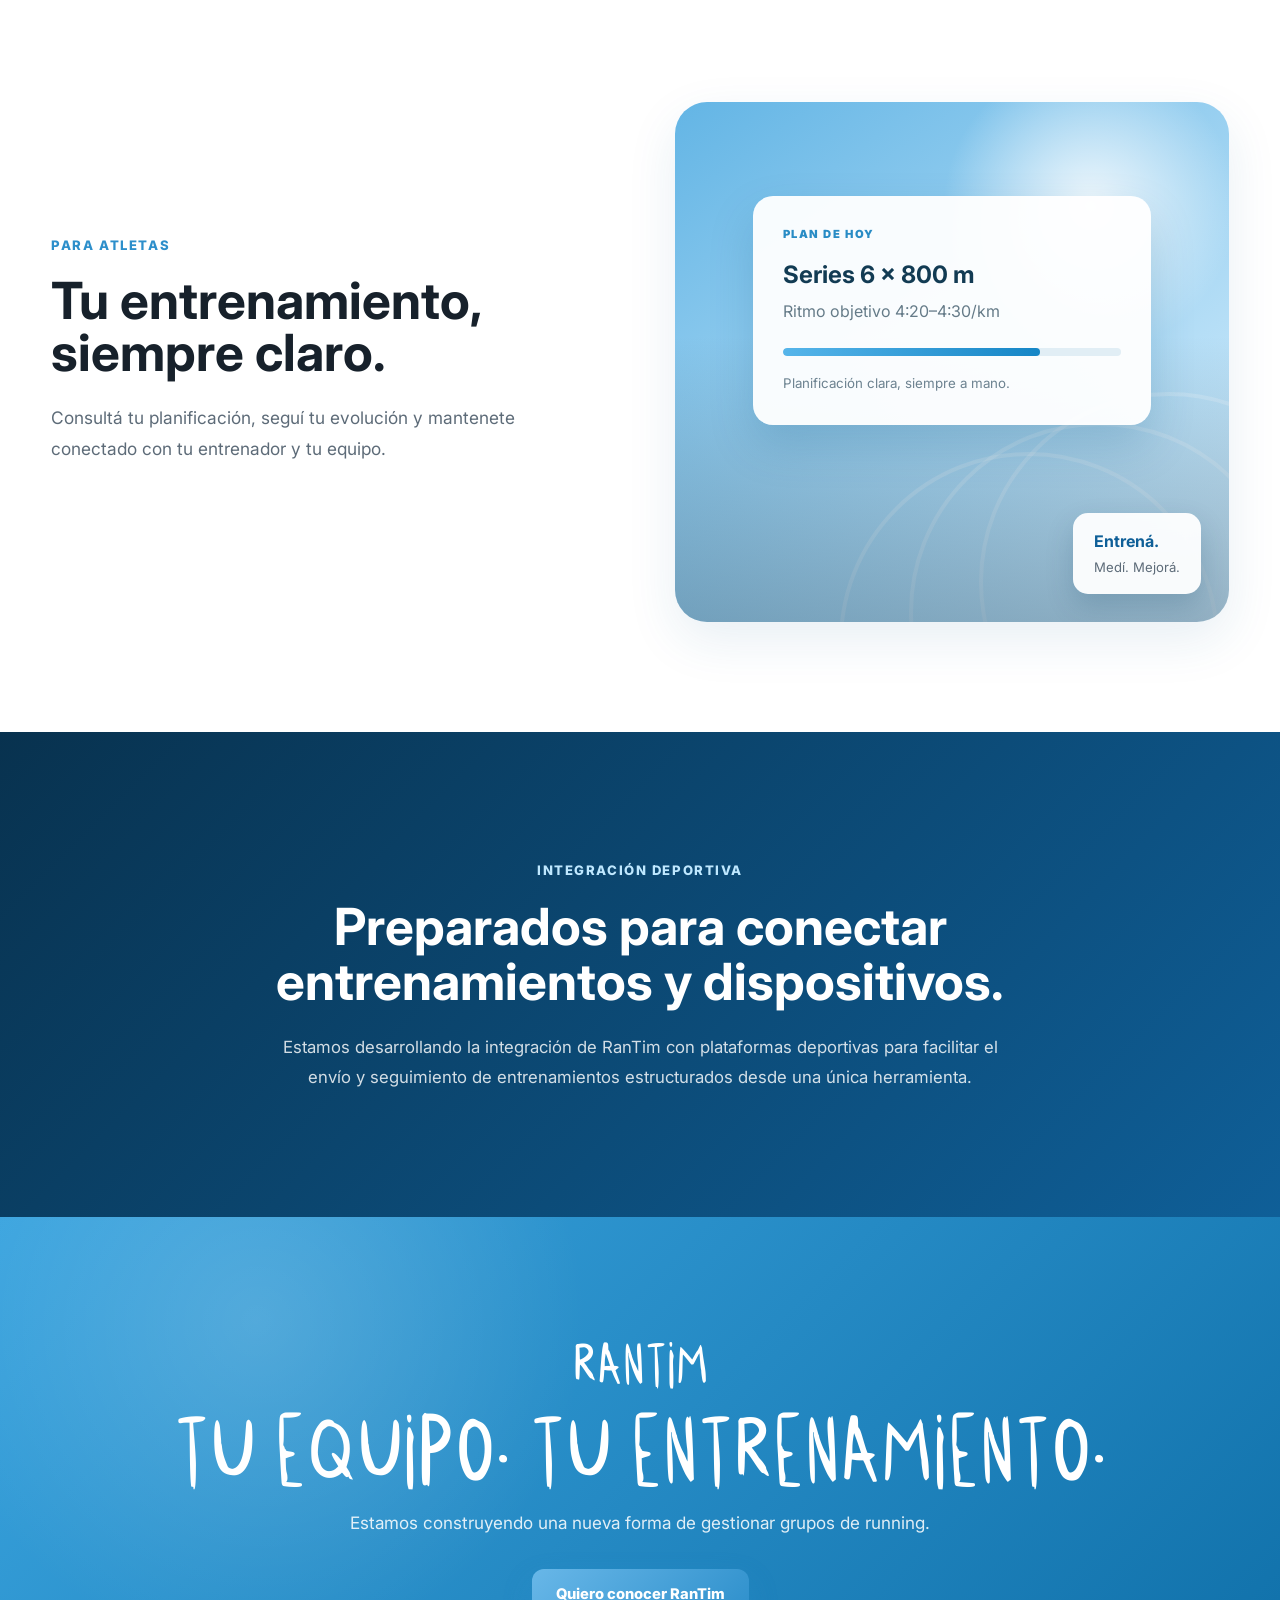
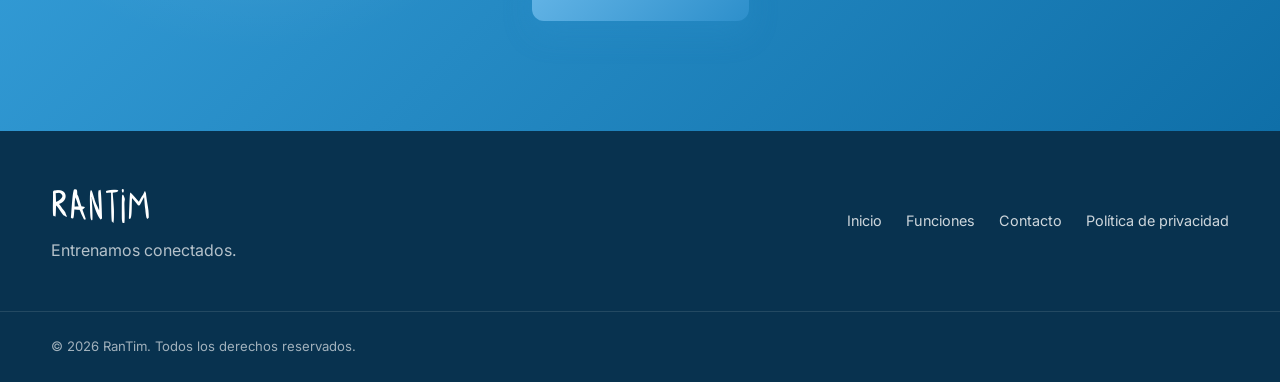
==== commit 8755a309: "feat: conectar CTA de RanTim con WhatsApp" ====
--- a/index.html
+++ b/index.html
@@ -30,7 +30,8 @@
                 <a href="#contacto">Contacto</a>
             </nav>
 
-            <a href="#contacto" class="nav-cta">
+            <a href="https://wa.me/5492983419423?text=Hola%20Dario%2C%20quiero%20conocer%20m%C3%A1s%20sobre%20RanTim"
+                class="btn btn-primary" target="_blank" rel="noopener noreferrer">
                 Quiero conocer RanTim
             </a>
 
@@ -61,7 +62,8 @@
 
                     <div class="hero-actions">
 
-                        <a href="#contacto" class="btn btn-primary">
+                        <a href="https://wa.me/5492983419423?text=Hola%20Dario%2C%20quiero%20conocer%20m%C3%A1s%20sobre%20RanTim"
+                            class="btn btn-primary" target="_blank" rel="noopener noreferrer">
                             Quiero conocer RanTim
                         </a>
 
@@ -345,8 +347,9 @@
                         calendario, comunicación y resultados de tu equipo.
                     </p>
 
-                    <a href="#contacto" class="btn btn-primary">
-                        Quiero usar RanTim
+                    <a href="https://wa.me/5492983419423?text=Hola%20Dario%2C%20quiero%20conocer%20m%C3%A1s%20sobre%20RanTim"
+                        class="btn btn-primary" target="_blank" rel="noopener noreferrer">
+                        Quiero conocer RanTim
                     </a>
 
                 </div>
@@ -446,8 +449,9 @@
                     de gestionar grupos de running.
                 </p>
 
-                <a href="mailto:contacto@rantim.com.ar" class="btn btn-light">
-                    Quiero conocer más
+                <a href="https://wa.me/5492983419423?text=Hola%20Dario%2C%20quiero%20conocer%20m%C3%A1s%20sobre%20RanTim"
+                    class="btn btn-primary" target="_blank" rel="noopener noreferrer">
+                    Quiero conocer RanTim
                 </a>
 
             </div>
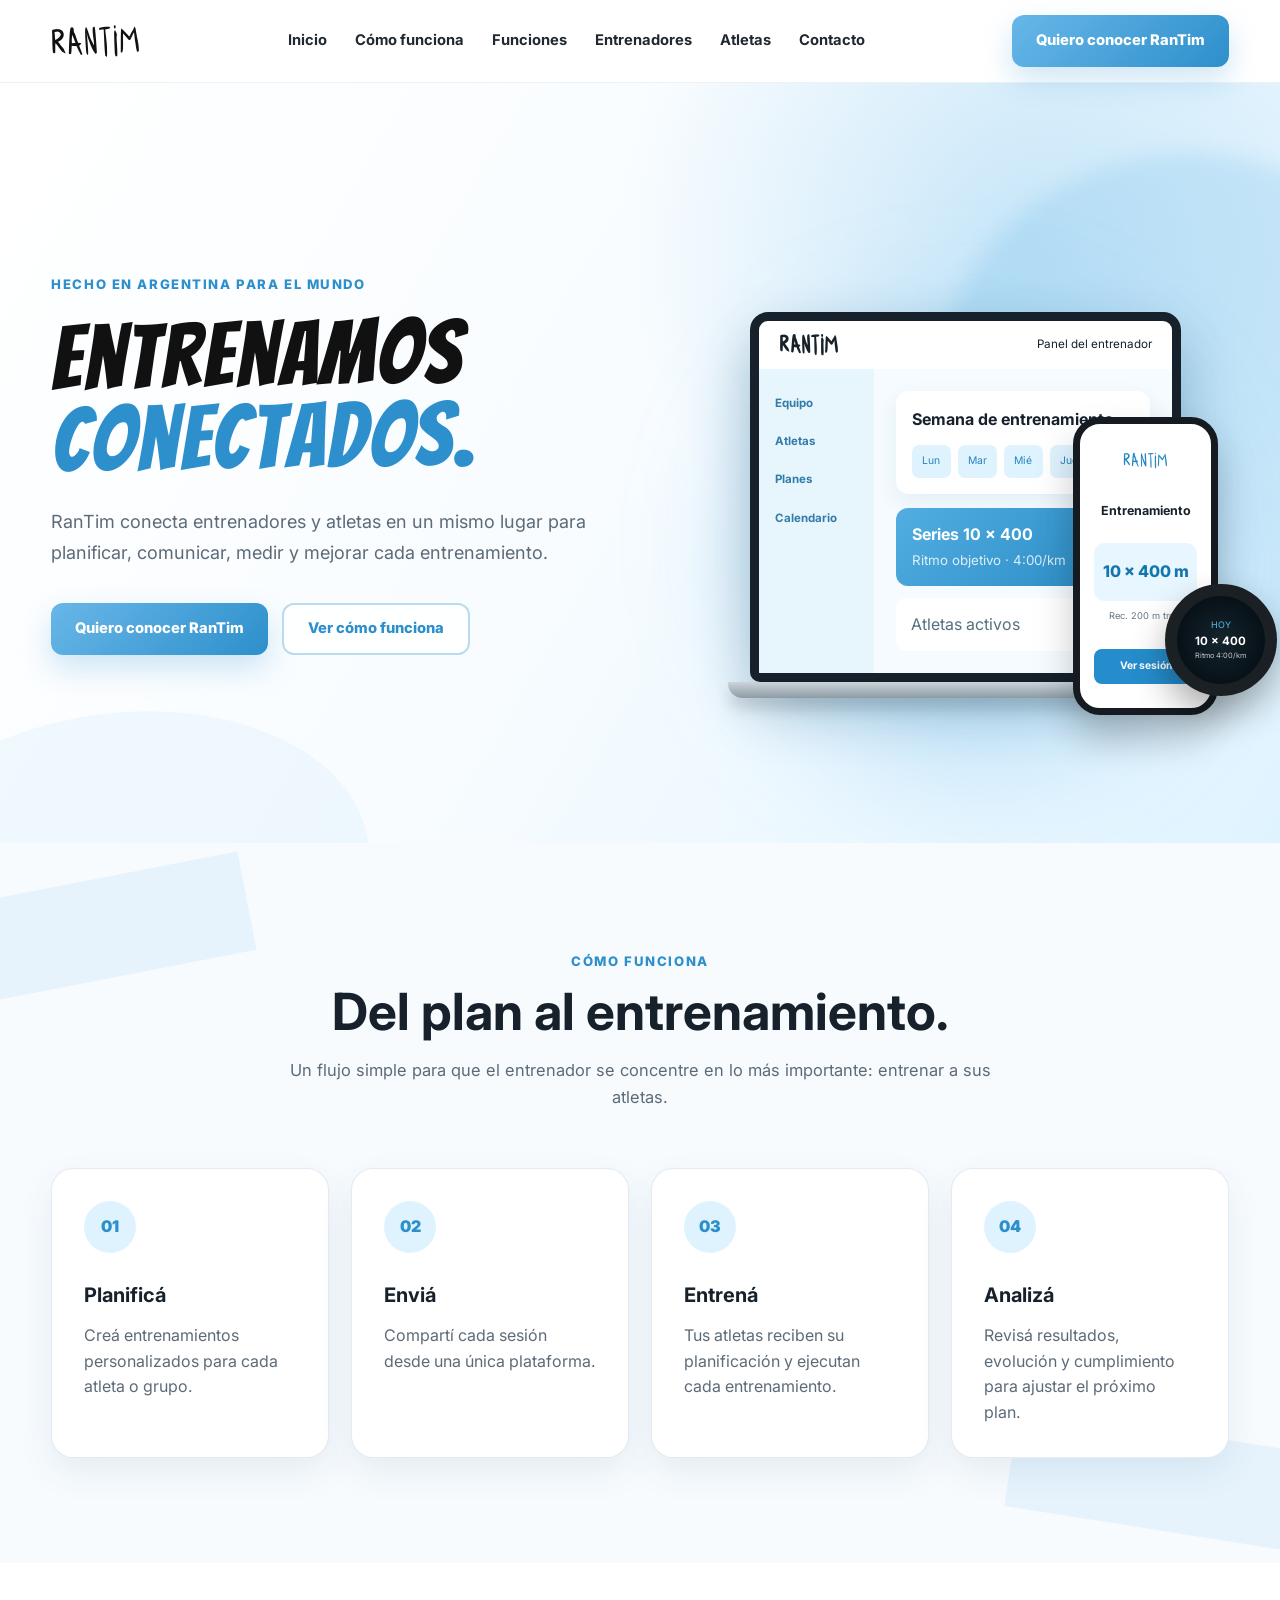
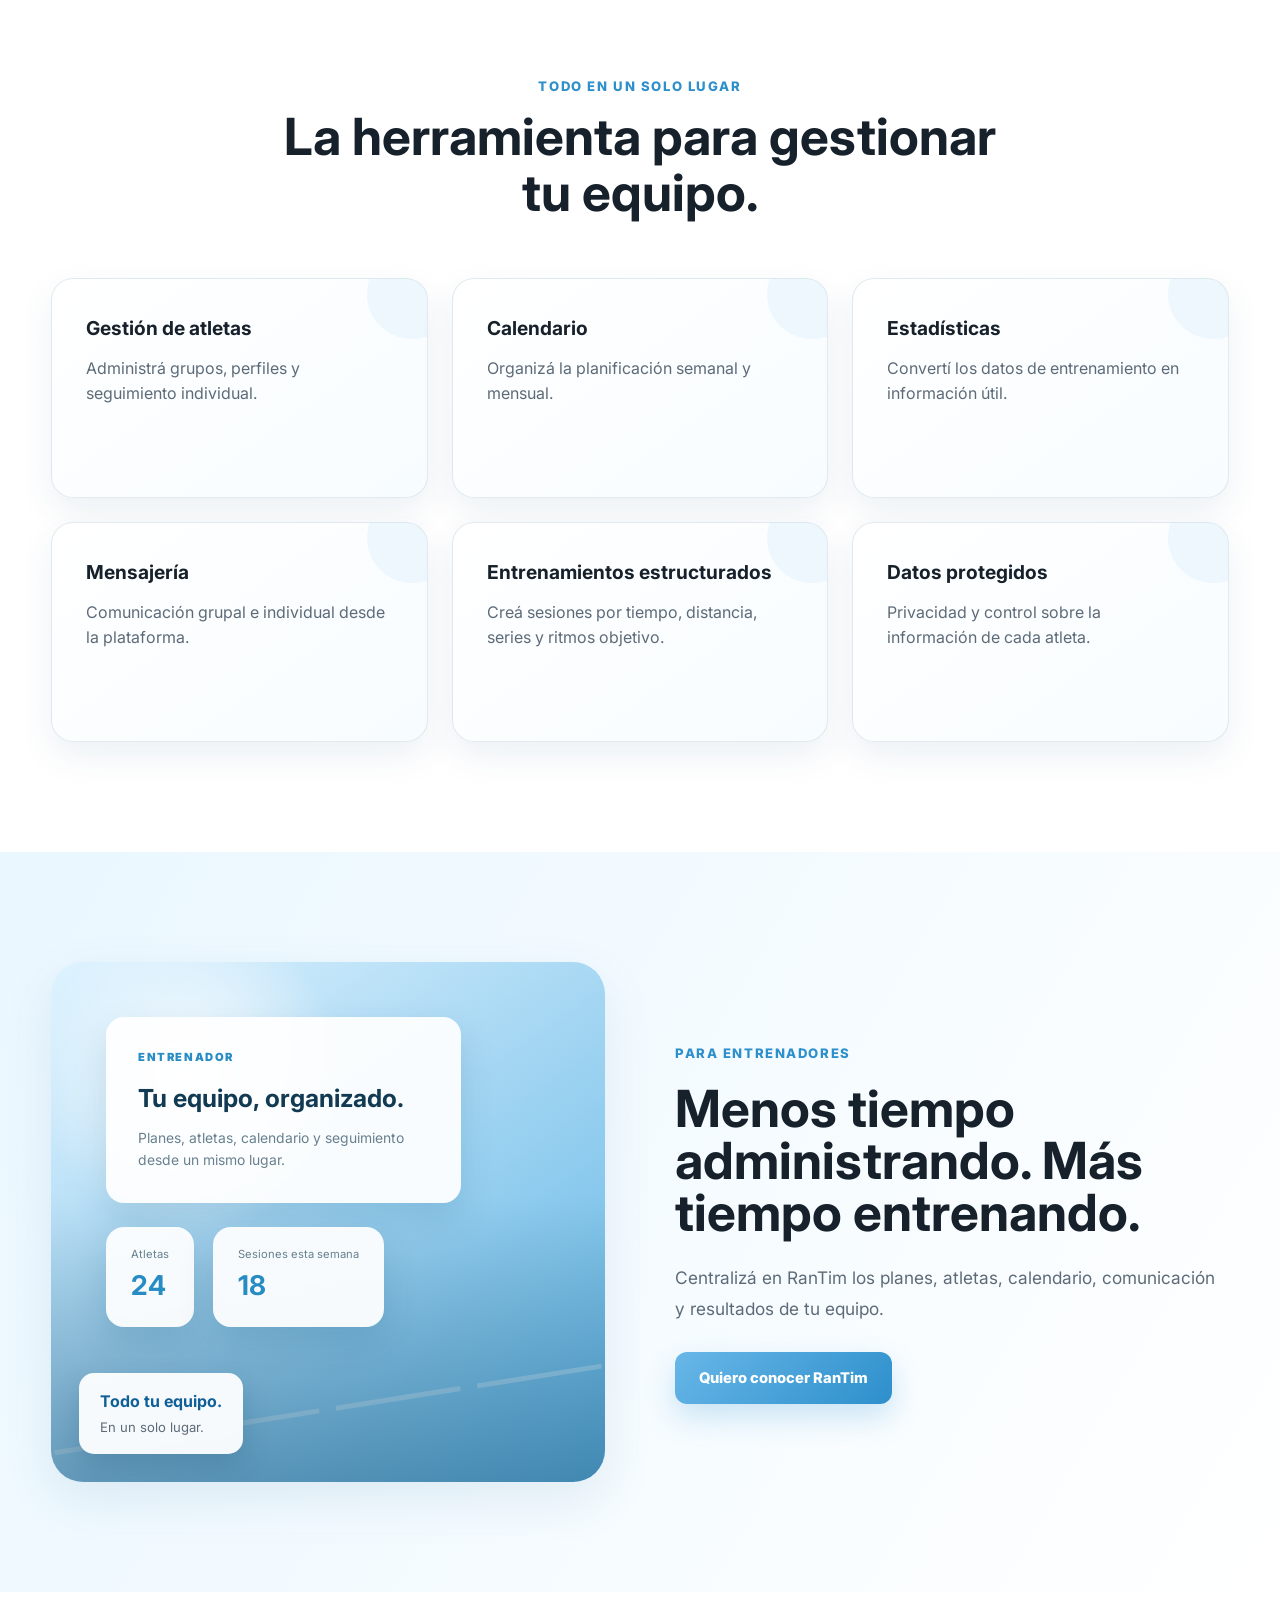
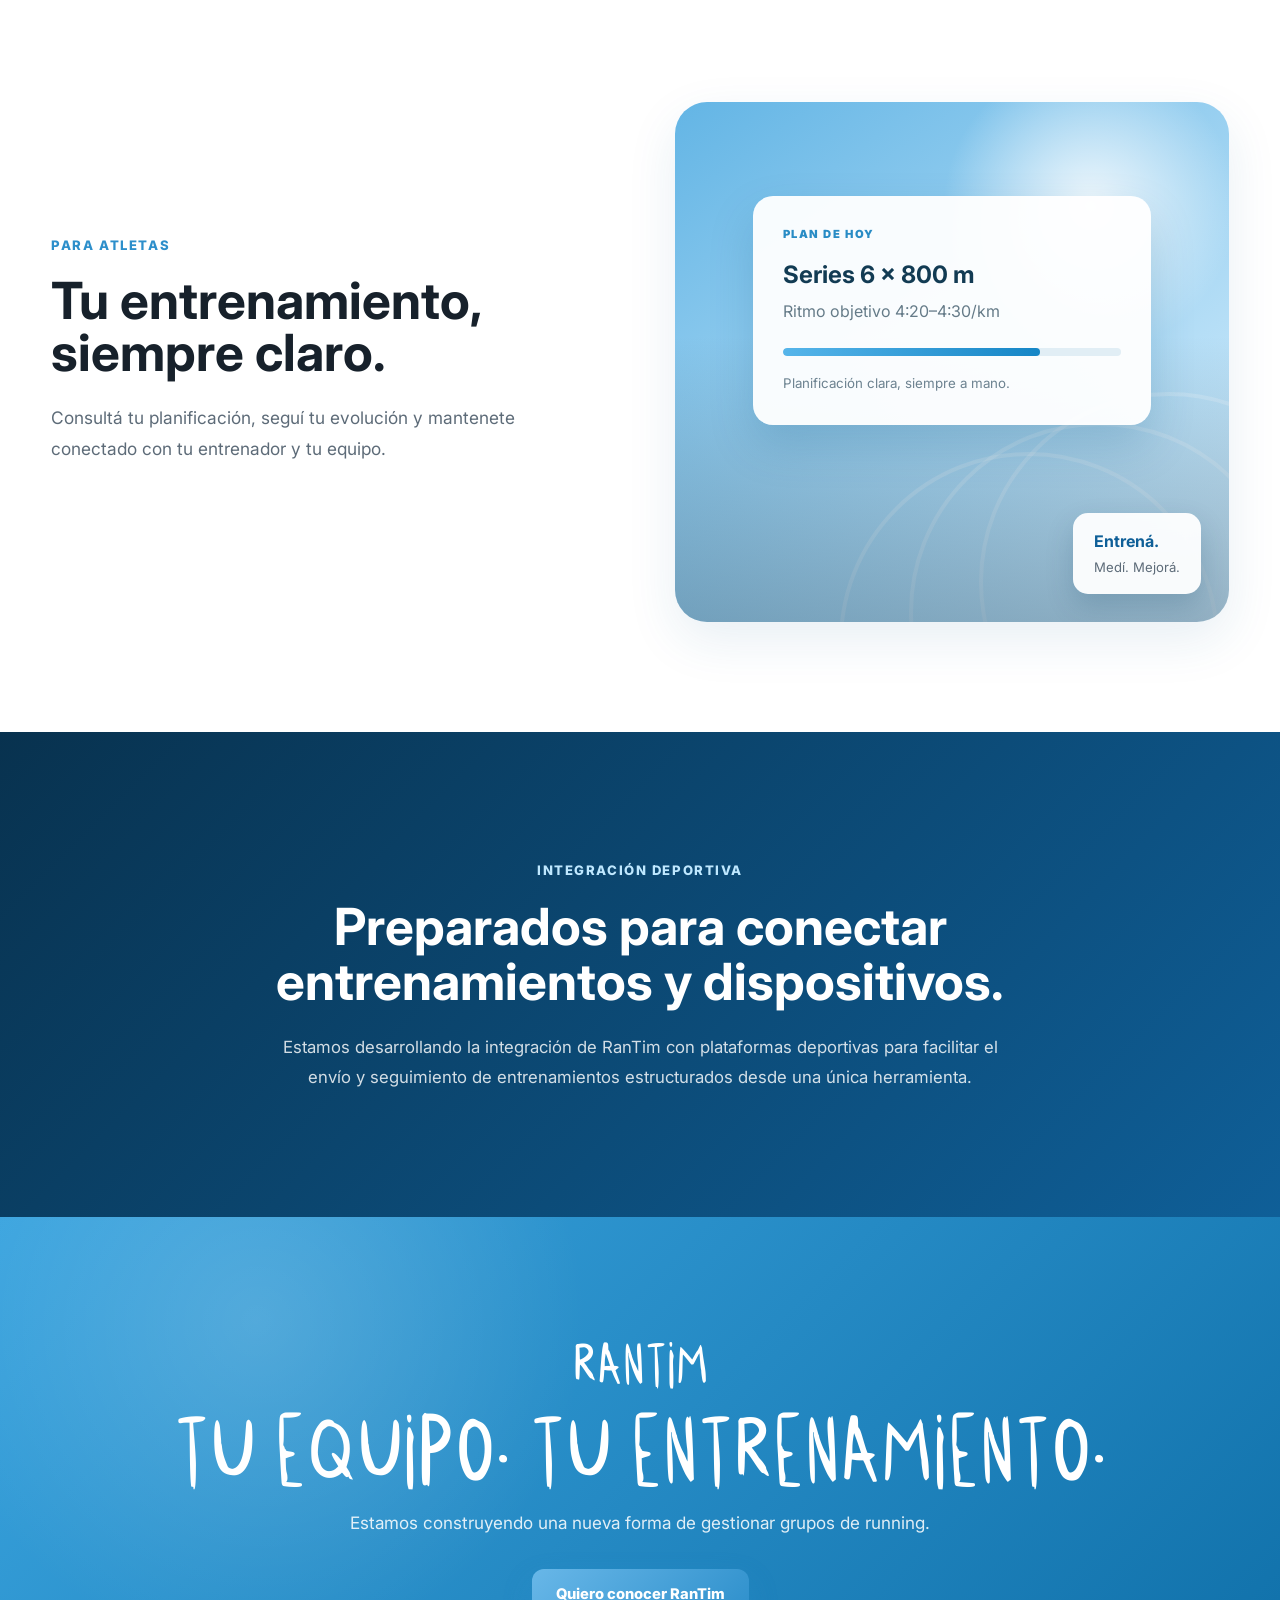
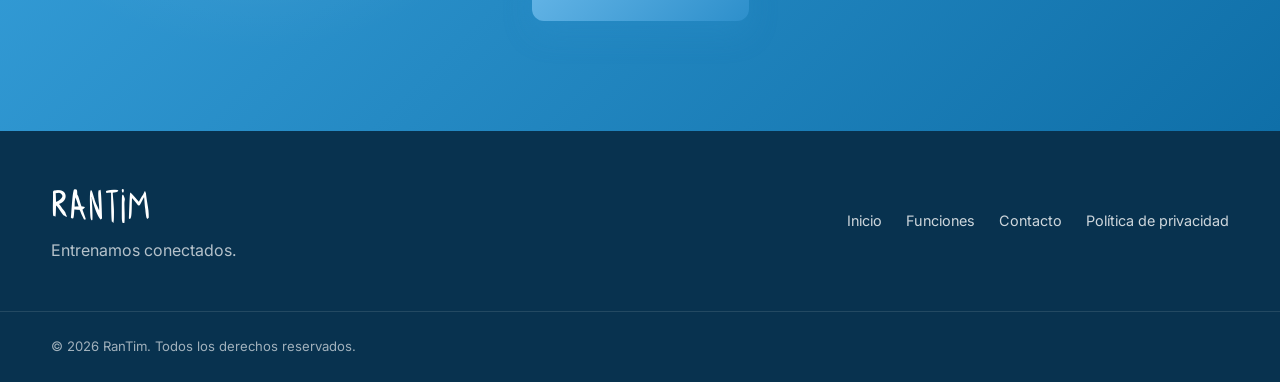
==== commit b3bf8983: "fix: ajustar tipografia del titulo principal" ====
--- a/index.html
+++ b/index.html
@@ -77,13 +77,6 @@
 
 
                 <div class="hero-visual">
-
-                    <div class="hero-message">
-                        <p>
-                            Las Malvinas<br />
-                            son Argentinas
-                        </p>
-                    </div>
 
                     <div class="hero-device">
                         <div class="hero-device-glow"></div>
--- a/styles.css
+++ b/styles.css
@@ -1,3 +1,4 @@
+@import url("https://fonts.googleapis.com/css2?family=Bangers&family=Inter:wght@400;500;600;700;800&display=swap");
 @import url("https://fonts.googleapis.com/css2?family=Inter:wght@400;500;600;700;800&display=swap");
 
 @font-face {
@@ -226,14 +227,14 @@
 }
 
 .hero h1 {
-    font-family: "Malvinas Sans", sans-serif;
-    font-size: clamp(4rem, 7vw, 7.4rem);
-    line-height: 0.92;
-    font-weight: 400;
-    letter-spacing: -0.02em;
-    color: #111;
-    max-width: 650px;
-    transform: rotate(-1deg);
+  font-family: "Bangers", sans-serif;
+  font-size: clamp(4rem, 7vw, 7.4rem);
+  line-height: 0.92;
+  font-weight: 400;
+  letter-spacing: 0.02em;
+  color: #111;
+  max-width: 650px;
+  transform: rotate(-1deg);
 }
 
 .hero h1 span {
@@ -885,96 +886,174 @@
 
 @media (max-width: 640px) {
 
-    .container {
-        width: min(90%, var(--container));
-    }
-
-    .brand {
-        font-size: 1.7rem;
-    }
-
-    .hero-grid {
-        padding-top: 54px;
-    }
-
-    .hero h1 {
-        font-size: clamp(3rem, 17vw, 4.8rem);
-    }
-
-    .hero-description {
-        font-size: 1rem;
-    }
-
-    .hero-actions {
-        flex-direction: column;
-    }
-
-    .btn {
-        width: 100%;
-    }
-
-    .hero-visual {
-        min-height: 390px;
-    }
-
-    .hero-message {
-        font-size: 1.55rem;
-        top: 8px;
-        right: 5%;
-    }
-
-    .device-placeholder {
-        min-height: 310px;
-    }
-
-    .workflow,
-    .features,
-    .coach-section,
-    .athlete-section,
-    .cta-section {
-        padding: 80px 0;
-    }
-
-    .workflow-grid,
-    .features-grid {
-        grid-template-columns: 1fr;
-    }
-
-    .workflow-card,
-    .feature-card {
-        min-height: auto;
-    }
-
-    .split-image {
-        min-height: 340px;
-    }
-
-    .split-image img {
-        height: 340px;
-    }
-
-    .image-badge {
-        left: 18px;
-        right: auto;
-        bottom: 18px;
-    }
-
-    .athlete-badge {
-        left: auto;
-        right: 18px;
-    }
-
-    .footer-grid {
-        min-height: 230px;
-        flex-direction: column;
-        align-items: flex-start;
-        justify-content: center;
-    }
-
-    .footer-links {
-        flex-direction: column;
-        gap: 12px;
-    }
+  .hero-visual {
+    min-height: 360px;
+    margin-top: 10px;
+  }
+
+  .hero-device {
+    position: relative;
+    width: 100%;
+    min-height: 330px;
+    max-width: 360px;
+    margin: 0 auto;
+    display: flex;
+    align-items: flex-end;
+    justify-content: center;
+    transform: none;
+  }
+
+  .hero-device-glow {
+    width: 280px;
+    height: 280px;
+    bottom: 5px;
+    filter: blur(38px);
+  }
+
+  /* NOTEBOOK */
+
+  .mock-laptop {
+    width: 92%;
+    margin-bottom: 26px;
+    z-index: 2;
+  }
+
+  .mock-laptop-screen {
+    border-width: 6px;
+    border-radius: 14px 14px 8px 8px;
+  }
+
+  .mock-topbar {
+    height: 36px;
+    padding: 0 10px;
+    font-size: 0.52rem;
+  }
+
+  .mock-topbar strong {
+    font-size: 0.95rem;
+  }
+
+  .mock-dashboard {
+    grid-template-columns: 68px 1fr;
+    min-height: 190px;
+  }
+
+  .mock-sidebar {
+    padding: 14px 7px;
+    gap: 13px;
+    font-size: 0.5rem;
+  }
+
+  .mock-content {
+    padding: 9px;
+  }
+
+  .mock-week {
+    padding: 10px;
+  }
+
+  .mock-days {
+    gap: 4px;
+    margin-top: 8px;
+  }
+
+  .mock-days span {
+    padding: 5px 2px;
+    font-size: 0.5rem;
+  }
+
+  .mock-workout {
+    margin-top: 9px;
+    padding: 10px;
+  }
+
+  .mock-workout strong {
+    font-size: 0.72rem;
+  }
+
+  .mock-workout small {
+    font-size: 0.5rem;
+  }
+
+  .mock-athletes {
+    margin-top: 8px;
+    padding: 7px 9px;
+    font-size: 0.55rem;
+  }
+
+  .mock-athletes strong {
+    font-size: 0.95rem;
+  }
+
+  .mock-laptop-base {
+    width: 106%;
+    margin-left: -3%;
+    height: 11px;
+  }
+
+  /* CELULAR */
+
+  .mock-phone {
+    width: 92px;
+    min-height: 190px;
+    right: 4%;
+    bottom: 8px;
+    z-index: 5;
+
+    padding: 13px 7px;
+    border-width: 5px;
+    border-radius: 20px;
+  }
+
+  .mock-phone-brand {
+    margin-bottom: 12px;
+    font-size: 0.82rem;
+  }
+
+  .mock-phone > strong {
+    font-size: 0.62rem;
+  }
+
+  .mock-phone-workout {
+    margin-top: 12px;
+    padding: 10px 3px;
+    font-size: 0.72rem;
+  }
+
+  .mock-phone small {
+    margin-top: 5px;
+    font-size: 0.46rem;
+  }
+
+  .mock-phone button {
+    margin-top: 12px;
+    padding: 6px;
+    font-size: 0.5rem;
+  }
+
+  /* RELOJ */
+
+  .mock-watch {
+    width: 62px;
+    height: 62px;
+    right: -3px;
+    bottom: 18px;
+    z-index: 6;
+
+    border-width: 7px;
+  }
+
+  .mock-watch span {
+    font-size: 0.42rem;
+  }
+
+  .mock-watch strong {
+    font-size: 0.52rem;
+  }
+
+  .mock-watch small {
+    font-size: 0.34rem;
+  }
 }
 
 /* =====================================================
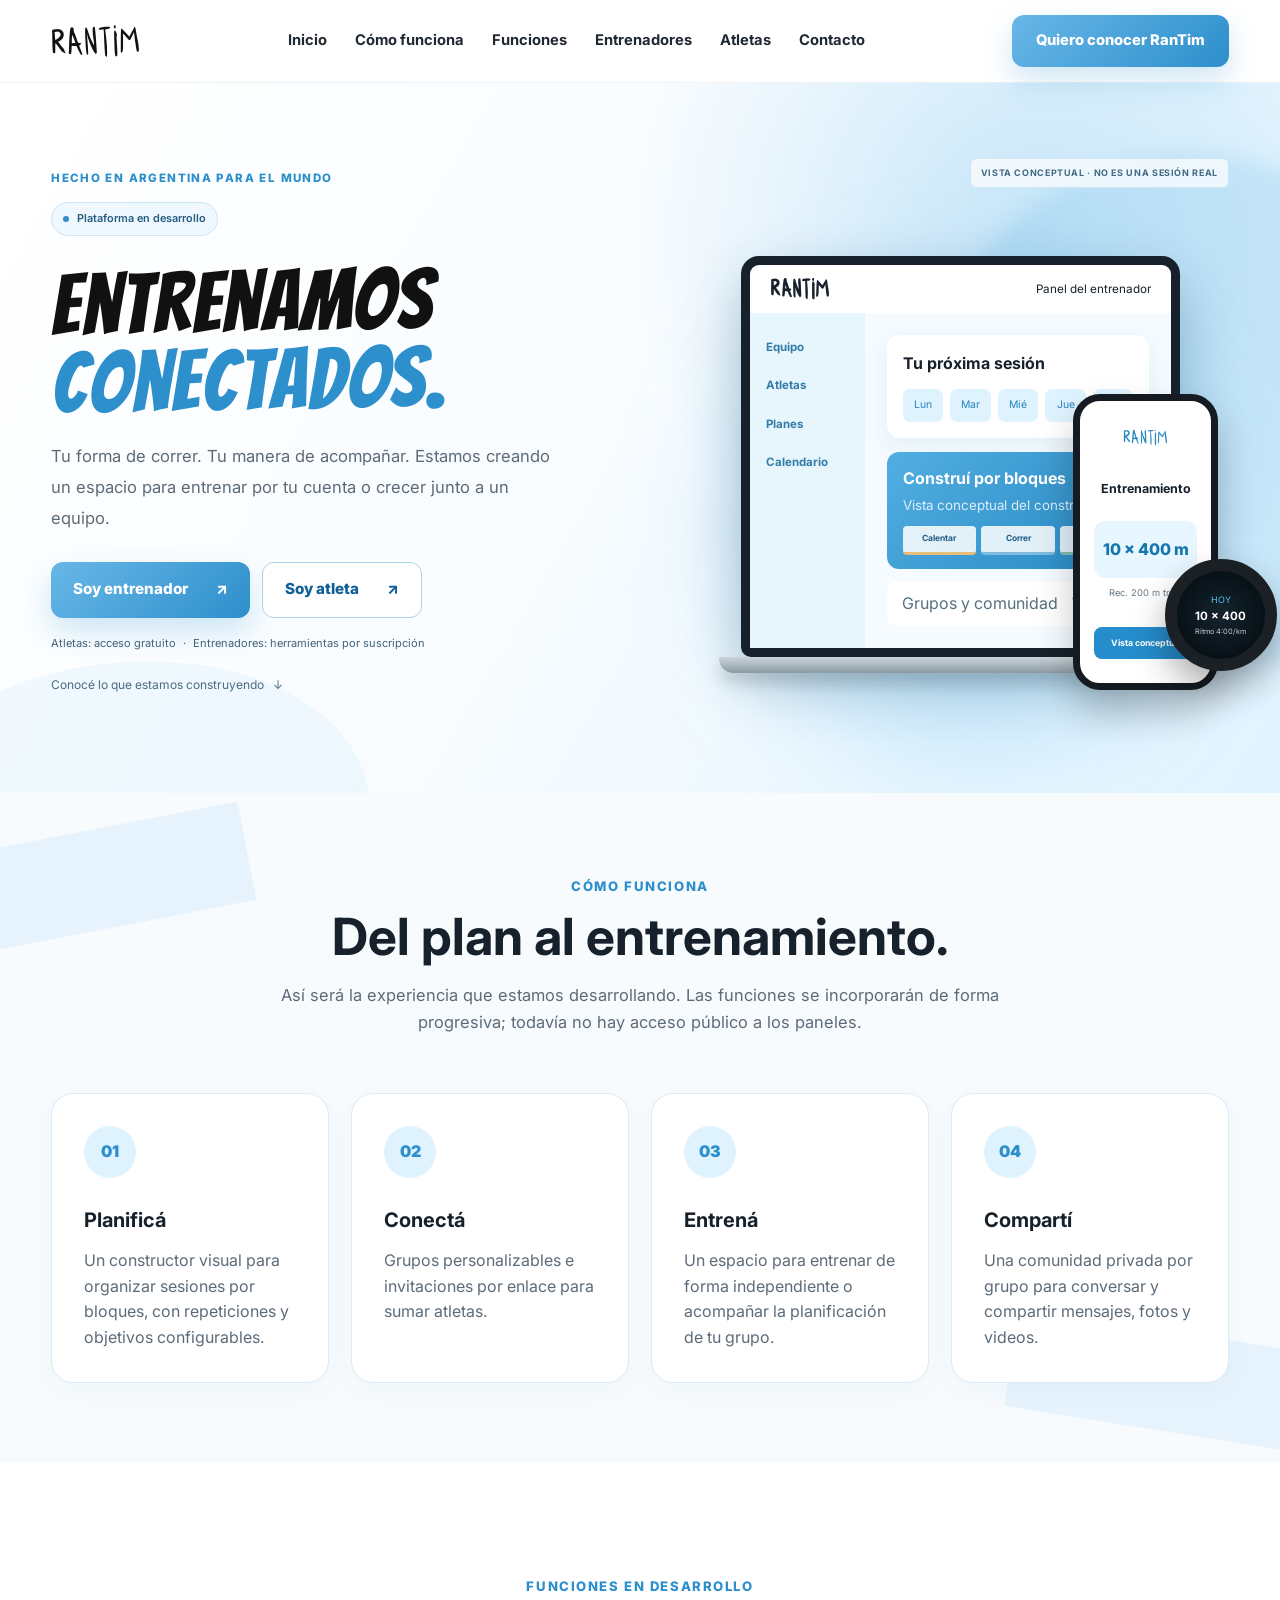
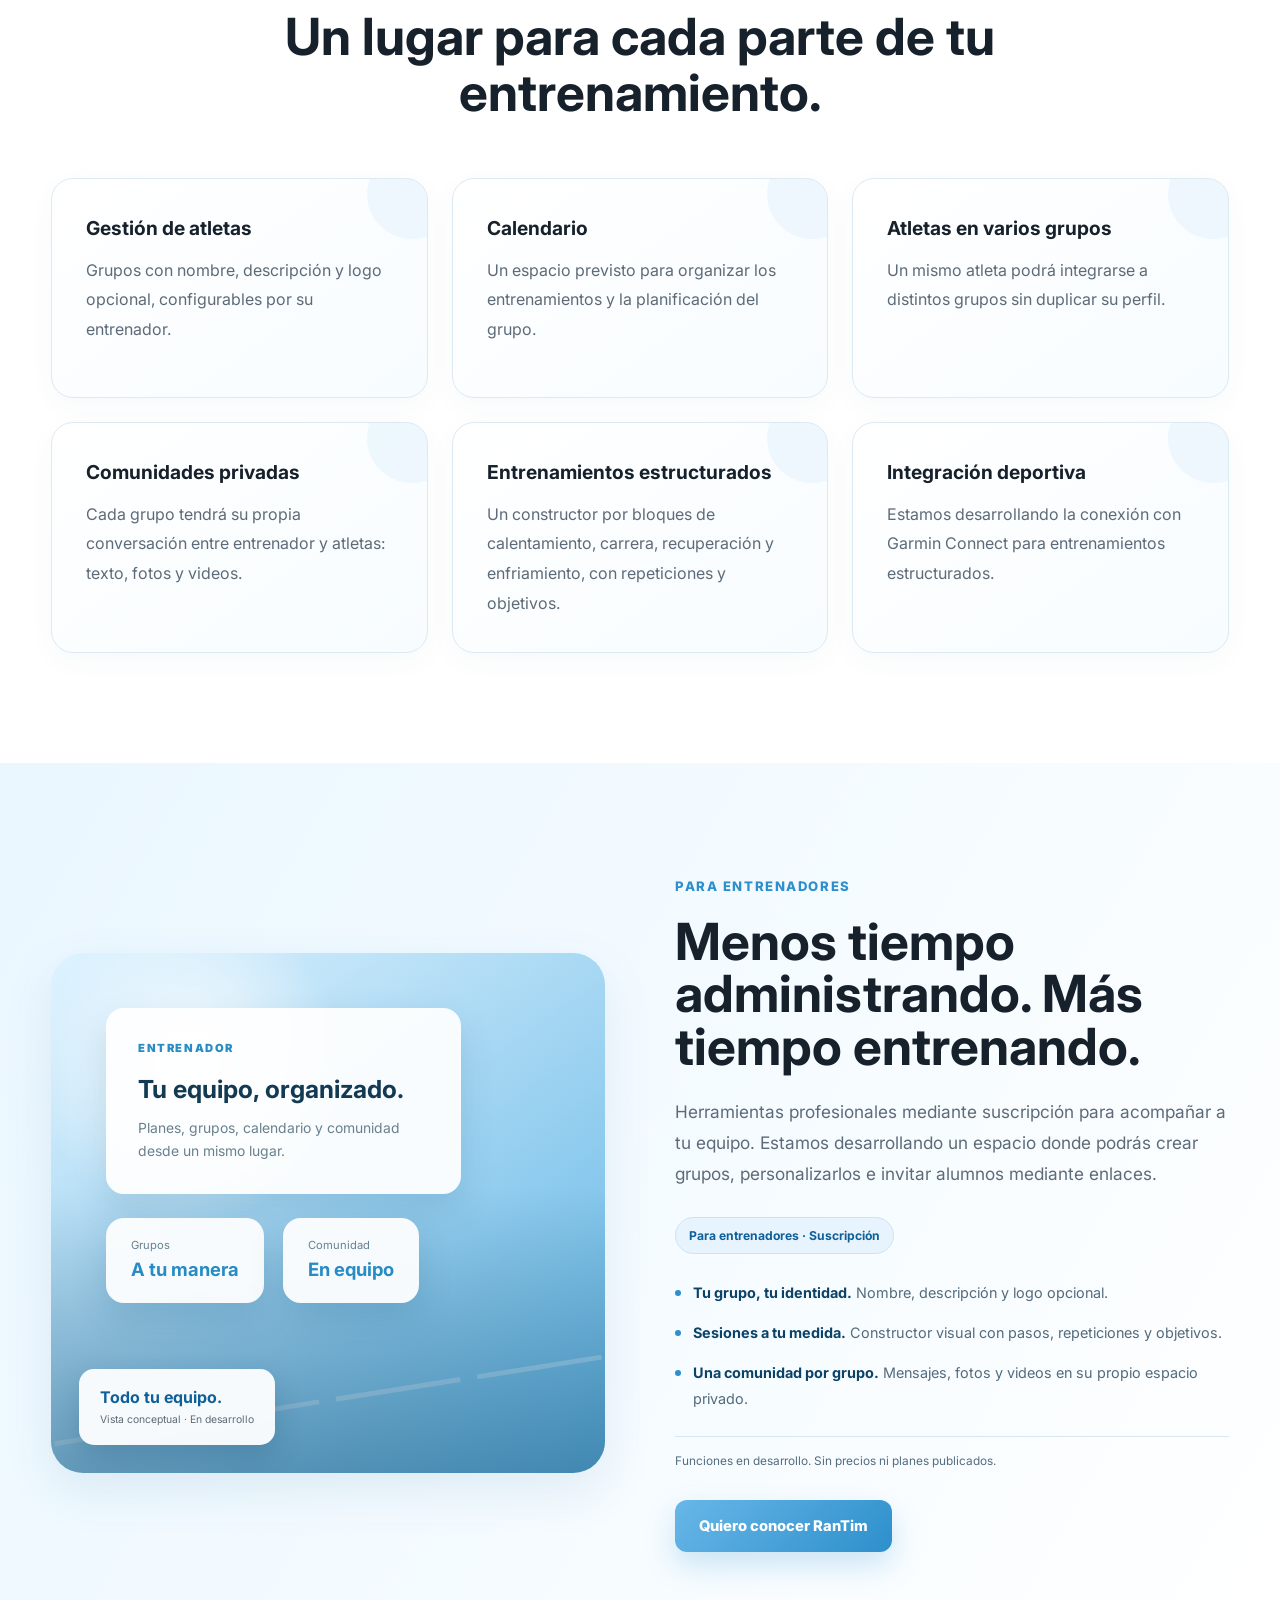
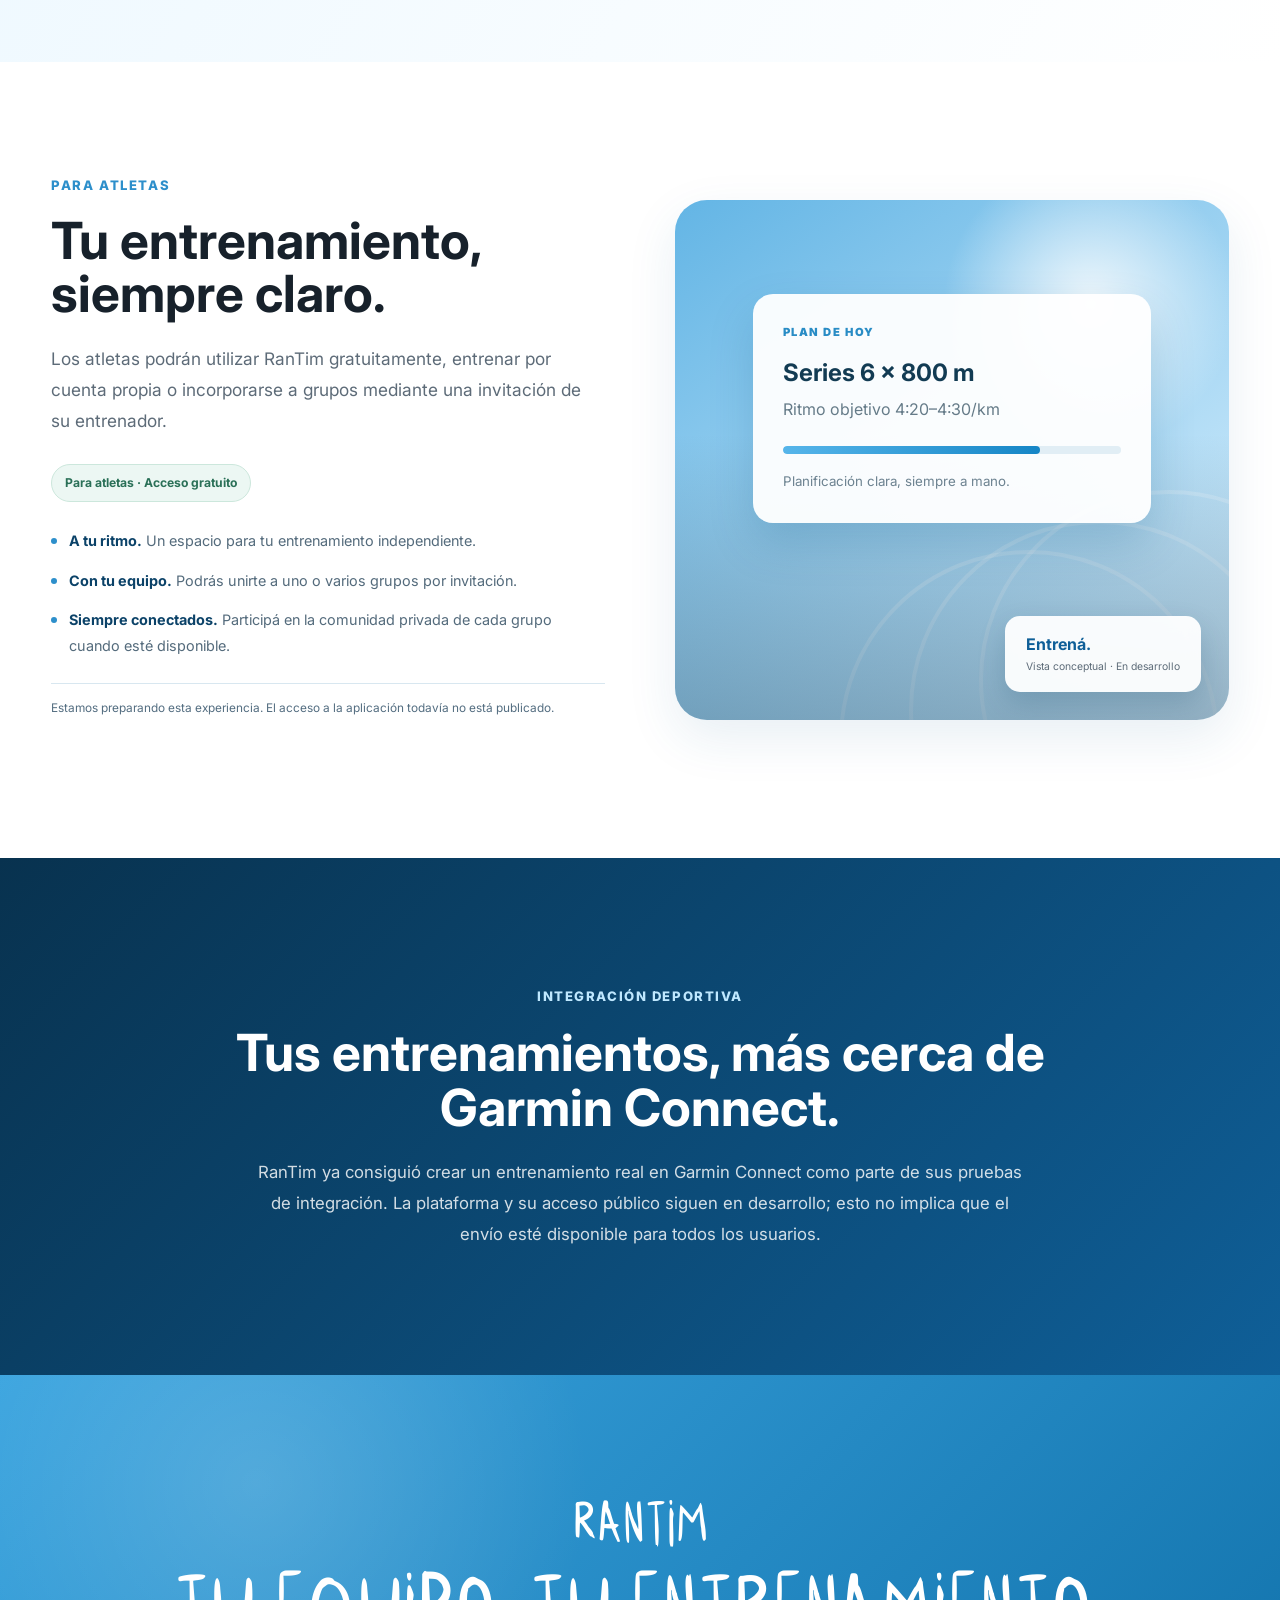
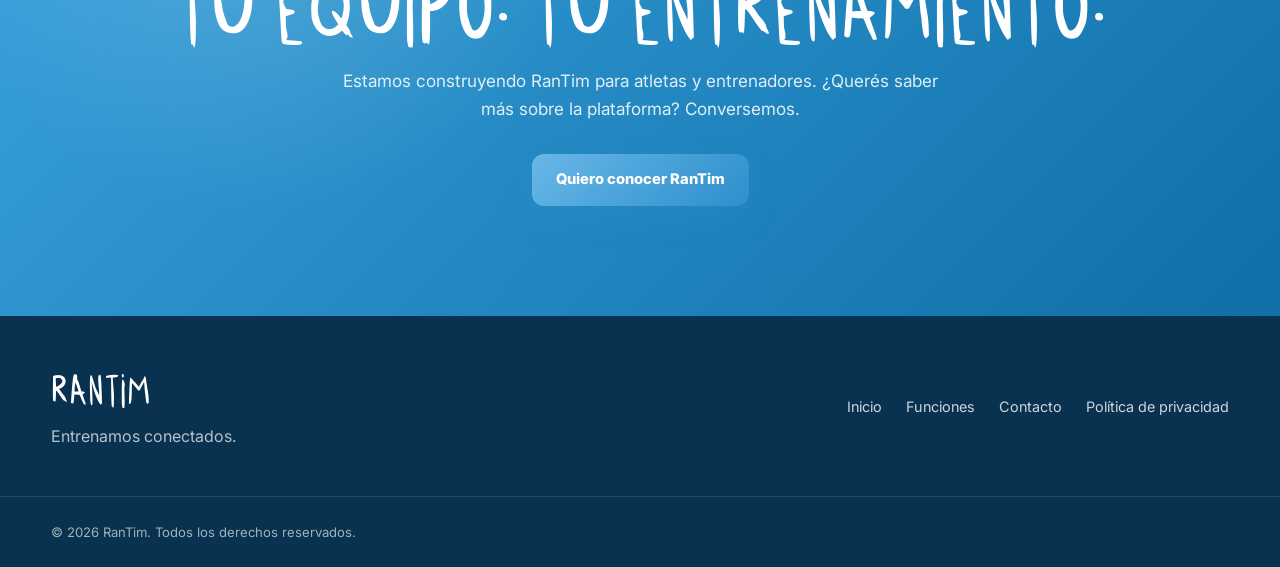
==== commit 71c5ec46: "feat(landing): focus on trainers and athletes" ====
--- a/index.html
+++ b/index.html
@@ -5,14 +5,14 @@
     <meta charset="UTF-8" />
     <meta name="viewport" content="width=device-width, initial-scale=1.0" />
     <meta name="description"
-        content="RanTim es una plataforma para entrenadores y grupos de running que centraliza planificación, seguimiento, comunicación e integración deportiva." />
+        content="RanTim conecta atletas y entrenadores. Acceso gratuito para atletas y herramientas profesionales por suscripción para entrenadores. Plataforma en desarrollo." />
 
     <title>RanTim | Entrenamos conectados</title>
 
     <link rel="stylesheet" href="styles.css" />
 </head>
 
-<body>
+<body class="landing-refresh">
 
     <header class="site-header">
         <div class="container nav-wrapper">
@@ -50,33 +50,30 @@
                         Hecho en Argentina para el mundo
                     </span>
 
+                    <span class="development-label"><span aria-hidden="true"></span> Plataforma en desarrollo</span>
+
                     <h1>
                         Entrenamos
                         <span>conectados.</span>
                     </h1>
 
                     <p class="hero-description">
-                        RanTim conecta entrenadores y atletas en un mismo lugar
-                        para planificar, comunicar, medir y mejorar cada entrenamiento.
-                    </p>
-
-                    <div class="hero-actions">
-
-                        <a href="https://wa.me/5492983419423?text=Hola%20Dario%2C%20quiero%20conocer%20m%C3%A1s%20sobre%20RanTim"
-                            class="btn btn-primary" target="_blank" rel="noopener noreferrer">
-                            Quiero conocer RanTim
-                        </a>
-
-                        <a href="#como-funciona" class="btn btn-secondary">
-                            Ver cómo funciona
-                        </a>
-
+                        Tu forma de correr. Tu manera de acompañar. Estamos creando un espacio
+                        para entrenar por tu cuenta o crecer junto a un equipo.
+                    </p>
+
+                    <div class="hero-actions profile-actions">
+                        <a href="#entrenadores" class="btn btn-primary"><span>Soy entrenador</span><span aria-hidden="true">↗</span></a>
+                        <a href="#atletas" class="btn btn-secondary"><span>Soy atleta</span><span aria-hidden="true">↗</span></a>
                     </div>
+                    <p class="profile-access-note"><span>Atletas: acceso gratuito</span><span aria-hidden="true">·</span><span>Entrenadores: herramientas por suscripción</span></p>
+                    <a href="#como-funciona" class="hero-explore">Conocé lo que estamos construyendo <span aria-hidden="true">↓</span></a>
 
                 </div>
 
 
                 <div class="hero-visual">
+                    <span class="concept-label">VISTA CONCEPTUAL · NO ES UNA SESIÓN REAL</span>
 
                     <div class="hero-device">
                         <div class="hero-device-glow"></div>
@@ -98,7 +95,7 @@
 
                                     <div class="mock-content">
                                         <div class="mock-week">
-                                            <strong>Semana de entrenamiento</strong>
+                                            <strong>Tu próxima sesión</strong>
                                             <div class="mock-days">
                                                 <span>Lun</span>
                                                 <span>Mar</span>
@@ -109,13 +106,14 @@
                                         </div>
 
                                         <div class="mock-workout">
-                                            <strong>Series 10 × 400</strong>
-                                            <small>Ritmo objetivo · 4:00/km</small>
+                                            <strong>Construí por bloques</strong>
+                                            <small>Vista conceptual del constructor</small>
+                                            <div class="landing-mini-blocks"><span>Calentar</span><span>Correr</span><span>Repetir</span></div>
                                         </div>
 
                                         <div class="mock-athletes">
-                                            <span>Atletas activos</span>
-                                            <strong>24</strong>
+                                            <span>Grupos y comunidad</span>
+                                            <strong>Tu equipo</strong>
                                         </div>
                                     </div>
                                 </div>
@@ -128,7 +126,7 @@
                             <strong>Entrenamiento</strong>
                             <div class="mock-phone-workout">10 × 400 m</div>
                             <small>Rec. 200 m trote</small>
-                            <button type="button">Ver sesión</button>
+                            <button type="button" disabled aria-label="Vista conceptual, sin sesión disponible">Vista conceptual</button>
                         </div>
 
                         <div class="mock-watch" aria-label="Reloj deportivo">
@@ -155,8 +153,8 @@
                     </h2>
 
                     <p>
-                        Un flujo simple para que el entrenador se concentre
-                        en lo más importante: entrenar a sus atletas.
+                        Así será la experiencia que estamos desarrollando. Las funciones se incorporarán
+                        de forma progresiva; todavía no hay acceso público a los paneles.
                     </p>
                 </div>
 
@@ -169,8 +167,8 @@
                         <h3>Planificá</h3>
 
                         <p>
-                            Creá entrenamientos personalizados
-                            para cada atleta o grupo.
+                            Un constructor visual para organizar sesiones por bloques,
+                            con repeticiones y objetivos configurables.
                         </p>
                     </article>
 
@@ -178,10 +176,10 @@
                     <article class="workflow-card">
                         <div class="workflow-number">02</div>
 
-                        <h3>Enviá</h3>
-
-                        <p>
-                            Compartí cada sesión desde una única plataforma.
+                        <h3>Conectá</h3>
+
+                        <p>
+                            Grupos personalizables e invitaciones por enlace para sumar atletas.
                         </p>
                     </article>
 
@@ -192,8 +190,8 @@
                         <h3>Entrená</h3>
 
                         <p>
-                            Tus atletas reciben su planificación
-                            y ejecutan cada entrenamiento.
+                            Un espacio para entrenar de forma independiente
+                            o acompañar la planificación de tu grupo.
                         </p>
                     </article>
 
@@ -201,11 +199,11 @@
                     <article class="workflow-card">
                         <div class="workflow-number">04</div>
 
-                        <h3>Analizá</h3>
-
-                        <p>
-                            Revisá resultados, evolución y cumplimiento
-                            para ajustar el próximo plan.
+                        <h3>Compartí</h3>
+
+                        <p>
+                            Una comunidad privada por grupo para conversar
+                            y compartir mensajes, fotos y videos.
                         </p>
                     </article>
 
@@ -219,10 +217,10 @@
             <div class="container">
 
                 <div class="section-heading">
-                    <span>Todo en un solo lugar</span>
+                    <span>Funciones en desarrollo</span>
 
                     <h2>
-                        La herramienta para gestionar tu equipo.
+                        Un lugar para cada parte de tu entrenamiento.
                     </h2>
                 </div>
 
@@ -233,7 +231,7 @@
                         <h3>Gestión de atletas</h3>
 
                         <p>
-                            Administrá grupos, perfiles y seguimiento individual.
+                            Grupos con nombre, descripción y logo opcional, configurables por su entrenador.
                         </p>
                     </article>
 
@@ -242,25 +240,25 @@
                         <h3>Calendario</h3>
 
                         <p>
-                            Organizá la planificación semanal y mensual.
+                            Un espacio previsto para organizar los entrenamientos y la planificación del grupo.
                         </p>
                     </article>
 
 
                     <article class="feature-card">
-                        <h3>Estadísticas</h3>
-
-                        <p>
-                            Convertí los datos de entrenamiento en información útil.
+                        <h3>Atletas en varios grupos</h3>
+
+                        <p>
+                            Un mismo atleta podrá integrarse a distintos grupos sin duplicar su perfil.
                         </p>
                     </article>
 
 
                     <article class="feature-card">
-                        <h3>Mensajería</h3>
-
-                        <p>
-                            Comunicación grupal e individual desde la plataforma.
+                        <h3>Comunidades privadas</h3>
+
+                        <p>
+                            Cada grupo tendrá su propia conversación entre entrenador y atletas: texto, fotos y videos.
                         </p>
                     </article>
 
@@ -269,16 +267,16 @@
                         <h3>Entrenamientos estructurados</h3>
 
                         <p>
-                            Creá sesiones por tiempo, distancia, series y ritmos objetivo.
+                            Un constructor por bloques de calentamiento, carrera, recuperación y enfriamiento, con repeticiones y objetivos.
                         </p>
                     </article>
 
 
                     <article class="feature-card">
-                        <h3>Datos protegidos</h3>
-
-                        <p>
-                            Privacidad y control sobre la información de cada atleta.
+                        <h3>Integración deportiva</h3>
+
+                        <p>
+                            Estamos desarrollando la conexión con Garmin Connect para entrenamientos estructurados.
                         </p>
                     </article>
 
@@ -296,17 +294,17 @@
                         <div class="coach-card coach-card-main">
                             <span class="visual-label">ENTRENADOR</span>
                             <strong>Tu equipo, organizado.</strong>
-                            <p>Planes, atletas, calendario y seguimiento desde un mismo lugar.</p>
+                            <p>Planes, grupos, calendario y comunidad desde un mismo lugar.</p>
                         </div>
 
                         <div class="coach-card coach-card-small">
-                            <span>Atletas</span>
-                            <strong>24</strong>
+                            <span>Grupos</span>
+                            <strong>A tu manera</strong>
                         </div>
 
                         <div class="coach-card coach-card-small">
-                            <span>Sesiones esta semana</span>
-                            <strong>18</strong>
+                            <span>Comunidad</span>
+                            <strong>En equipo</strong>
                         </div>
 
                         <div class="coach-track">
@@ -319,7 +317,7 @@
 
                     <div class="image-badge">
                         <strong>Todo tu equipo.</strong>
-                        <span>En un solo lugar.</span>
+                        <span>Vista conceptual · En desarrollo</span>
                     </div>
                 </div>
 
@@ -336,8 +334,16 @@
                     </h2>
 
                     <p>
-                        Centralizá en RanTim los planes, atletas,
-                        calendario, comunicación y resultados de tu equipo.
+                        Herramientas profesionales mediante suscripción para acompañar a tu equipo.
+                        Estamos desarrollando un espacio donde podrás crear grupos, personalizarlos e invitar alumnos mediante enlaces.
+                    </p>
+                    <span class="profile-model">Para entrenadores · Suscripción</span>
+                    <ul class="profile-benefits">
+                        <li><strong>Tu grupo, tu identidad.</strong> Nombre, descripción y logo opcional.</li>
+                        <li><strong>Sesiones a tu medida.</strong> Constructor visual con pasos, repeticiones y objetivos.</li>
+                        <li><strong>Una comunidad por grupo.</strong> Mensajes, fotos y videos en su propio espacio privado.</li>
+                    </ul>
+                    <p class="profile-development">Funciones en desarrollo. Sin precios ni planes publicados.
                     </p>
 
                     <a href="https://wa.me/5492983419423?text=Hola%20Dario%2C%20quiero%20conocer%20m%C3%A1s%20sobre%20RanTim"
@@ -373,7 +379,7 @@
 
                     <div class="image-badge athlete-badge">
                         <strong>Entrená.</strong>
-                        <span>Medí. Mejorá.</span>
+                        <span>Vista conceptual · En desarrollo</span>
                     </div>
                 </div>
 
@@ -390,8 +396,16 @@
                     </h2>
 
                     <p>
-                        Consultá tu planificación, seguí tu evolución
-                        y mantenete conectado con tu entrenador y tu equipo.
+                        Los atletas podrán utilizar RanTim gratuitamente, entrenar por cuenta propia
+                        o incorporarse a grupos mediante una invitación de su entrenador.
+                    </p>
+                    <span class="profile-model profile-model-free">Para atletas · Acceso gratuito</span>
+                    <ul class="profile-benefits">
+                        <li><strong>A tu ritmo.</strong> Un espacio para tu entrenamiento independiente.</li>
+                        <li><strong>Con tu equipo.</strong> Podrás unirte a uno o varios grupos por invitación.</li>
+                        <li><strong>Siempre conectados.</strong> Participá en la comunidad privada de cada grupo cuando esté disponible.</li>
+                    </ul>
+                    <p class="profile-development">Estamos preparando esta experiencia. El acceso a la aplicación todavía no está publicado.
                     </p>
 
                 </div>
@@ -410,13 +424,12 @@
                     </span>
 
                     <h2>
-                        Preparados para conectar entrenamientos y dispositivos.
+                        Tus entrenamientos, más cerca de Garmin Connect.
                     </h2>
 
                     <p>
-                        Estamos desarrollando la integración de RanTim con plataformas
-                        deportivas para facilitar el envío y seguimiento de entrenamientos
-                        estructurados desde una única herramienta.
+                        RanTim ya consiguió crear un entrenamiento real en Garmin Connect como parte de sus pruebas de integración.
+                        La plataforma y su acceso público siguen en desarrollo; esto no implica que el envío esté disponible para todos los usuarios.
                     </p>
 
                 </div>
@@ -438,8 +451,8 @@
                 </h2>
 
                 <p>
-                    Estamos construyendo una nueva forma
-                    de gestionar grupos de running.
+                    Estamos construyendo RanTim para atletas y entrenadores.
+                    ¿Querés saber más sobre la plataforma? Conversemos.
                 </p>
 
                 <a href="https://wa.me/5492983419423?text=Hola%20Dario%2C%20quiero%20conocer%20m%C3%A1s%20sobre%20RanTim"
@@ -487,7 +500,7 @@
     </footer>
 
 
-    <script src="script.js"></script>
+    <!-- Static landing: no JavaScript is needed for section navigation. -->
 
 </body>
 
--- a/styles.css
+++ b/styles.css
@@ -1,5 +1,4 @@
 @import url("https://fonts.googleapis.com/css2?family=Bangers&family=Inter:wght@400;500;600;700;800&display=swap");
-@import url("https://fonts.googleapis.com/css2?family=Inter:wght@400;500;600;700;800&display=swap");
 
 @font-face {
     font-family: "Malvinas Sans";
@@ -883,178 +882,6 @@
     }
 }
 
-
-@media (max-width: 640px) {
-
-  .hero-visual {
-    min-height: 360px;
-    margin-top: 10px;
-  }
-
-  .hero-device {
-    position: relative;
-    width: 100%;
-    min-height: 330px;
-    max-width: 360px;
-    margin: 0 auto;
-    display: flex;
-    align-items: flex-end;
-    justify-content: center;
-    transform: none;
-  }
-
-  .hero-device-glow {
-    width: 280px;
-    height: 280px;
-    bottom: 5px;
-    filter: blur(38px);
-  }
-
-  /* NOTEBOOK */
-
-  .mock-laptop {
-    width: 92%;
-    margin-bottom: 26px;
-    z-index: 2;
-  }
-
-  .mock-laptop-screen {
-    border-width: 6px;
-    border-radius: 14px 14px 8px 8px;
-  }
-
-  .mock-topbar {
-    height: 36px;
-    padding: 0 10px;
-    font-size: 0.52rem;
-  }
-
-  .mock-topbar strong {
-    font-size: 0.95rem;
-  }
-
-  .mock-dashboard {
-    grid-template-columns: 68px 1fr;
-    min-height: 190px;
-  }
-
-  .mock-sidebar {
-    padding: 14px 7px;
-    gap: 13px;
-    font-size: 0.5rem;
-  }
-
-  .mock-content {
-    padding: 9px;
-  }
-
-  .mock-week {
-    padding: 10px;
-  }
-
-  .mock-days {
-    gap: 4px;
-    margin-top: 8px;
-  }
-
-  .mock-days span {
-    padding: 5px 2px;
-    font-size: 0.5rem;
-  }
-
-  .mock-workout {
-    margin-top: 9px;
-    padding: 10px;
-  }
-
-  .mock-workout strong {
-    font-size: 0.72rem;
-  }
-
-  .mock-workout small {
-    font-size: 0.5rem;
-  }
-
-  .mock-athletes {
-    margin-top: 8px;
-    padding: 7px 9px;
-    font-size: 0.55rem;
-  }
-
-  .mock-athletes strong {
-    font-size: 0.95rem;
-  }
-
-  .mock-laptop-base {
-    width: 106%;
-    margin-left: -3%;
-    height: 11px;
-  }
-
-  /* CELULAR */
-
-  .mock-phone {
-    width: 92px;
-    min-height: 190px;
-    right: 4%;
-    bottom: 8px;
-    z-index: 5;
-
-    padding: 13px 7px;
-    border-width: 5px;
-    border-radius: 20px;
-  }
-
-  .mock-phone-brand {
-    margin-bottom: 12px;
-    font-size: 0.82rem;
-  }
-
-  .mock-phone > strong {
-    font-size: 0.62rem;
-  }
-
-  .mock-phone-workout {
-    margin-top: 12px;
-    padding: 10px 3px;
-    font-size: 0.72rem;
-  }
-
-  .mock-phone small {
-    margin-top: 5px;
-    font-size: 0.46rem;
-  }
-
-  .mock-phone button {
-    margin-top: 12px;
-    padding: 6px;
-    font-size: 0.5rem;
-  }
-
-  /* RELOJ */
-
-  .mock-watch {
-    width: 62px;
-    height: 62px;
-    right: -3px;
-    bottom: 18px;
-    z-index: 6;
-
-    border-width: 7px;
-  }
-
-  .mock-watch span {
-    font-size: 0.42rem;
-  }
-
-  .mock-watch strong {
-    font-size: 0.52rem;
-  }
-
-  .mock-watch small {
-    font-size: 0.34rem;
-  }
-}
 
 /* =====================================================
    RANTIM - VISUALES HERO / ENTRENADOR / ATLETA
@@ -1493,40 +1320,186 @@
 
 @media (max-width: 640px) {
 
+  /* =====================================================
+     HERO MOCKUP - MOBILE DEFINITIVO
+  ===================================================== */
+
+  .hero-visual {
+    min-height: 315px;
+    margin-top: 0;
+    display: flex;
+    align-items: center;
+    justify-content: center;
+  }
+
   .hero-device {
-    min-height: 390px;
+    position: relative;
+    width: 100%;
+    max-width: 340px;
+    min-height: 285px;
+    margin: 0 auto;
+    display: flex;
+    align-items: flex-end;
+    justify-content: center;
+    overflow: visible;
+  }
+
+  .hero-device-glow {
+    width: 235px;
+    height: 235px;
+    bottom: 20px;
+    filter: blur(34px);
   }
 
   .mock-laptop {
-    width: 100%;
+    position: relative;
+    width: 88%;
+    z-index: 2;
+    margin: 0 0 38px;
+  }
+
+  .mock-laptop-screen {
+    border-width: 5px;
+    border-radius: 12px 12px 7px 7px;
+  }
+
+  .mock-topbar {
+    height: 31px;
+    padding: 0 8px;
+    font-size: 0.46rem;
+  }
+
+  .mock-topbar strong {
+    font-size: 0.82rem;
   }
 
   .mock-dashboard {
-    grid-template-columns: 85px 1fr;
-    min-height: 230px;
+    min-height: 158px;
+    grid-template-columns: 57px 1fr;
   }
 
   .mock-sidebar {
-    padding: 20px 10px;
+    padding: 11px 6px;
+    gap: 10px;
+    font-size: 0.43rem;
+  }
+
+  .mock-content {
+    padding: 7px;
+  }
+
+  .mock-week {
+    padding: 8px;
+    border-radius: 8px;
+  }
+
+  .mock-week > strong {
+    display: block;
     font-size: 0.58rem;
   }
 
-  .mock-content {
-    padding: 12px;
+  .mock-days {
+    gap: 3px;
+    margin-top: 6px;
+  }
+
+  .mock-days span {
+    padding: 4px 1px;
+    border-radius: 4px;
+    font-size: 0.42rem;
+  }
+
+  .mock-workout {
+    margin-top: 7px;
+    padding: 8px;
+    border-radius: 7px;
+  }
+
+  .mock-workout strong {
+    font-size: 0.58rem;
+  }
+
+  .mock-workout small {
+    margin-top: 1px;
+    font-size: 0.41rem;
+  }
+
+  .mock-athletes {
+    margin-top: 6px;
+    padding: 5px 7px;
+    border-radius: 6px;
+    font-size: 0.43rem;
+  }
+
+  .mock-athletes strong {
+    font-size: 0.78rem;
+  }
+
+  .mock-laptop-base {
+    width: 106%;
+    height: 9px;
+    margin-left: -3%;
+    border-radius: 1px 1px 12px 12px;
   }
 
   .mock-phone {
-    width: 115px;
-    min-height: 230px;
-    right: 2%;
-    padding: 17px 9px;
+    width: 76px;
+    min-height: 158px;
+    right: 7%;
+    bottom: 17px;
+    z-index: 5;
+    padding: 10px 5px;
+    border-width: 4px;
+    border-radius: 16px;
+  }
+
+  .mock-phone-brand {
+    margin-bottom: 9px;
+    font-size: 0.68rem;
+  }
+
+  .mock-phone > strong {
+    font-size: 0.5rem;
+  }
+
+  .mock-phone-workout {
+    margin-top: 9px;
+    padding: 8px 2px;
+    border-radius: 7px;
+    font-size: 0.58rem;
+  }
+
+  .mock-phone small {
+    margin-top: 4px;
+    font-size: 0.37rem;
+  }
+
+  .mock-phone button {
+    margin-top: 9px;
+    padding: 5px 2px;
+    border-radius: 5px;
+    font-size: 0.4rem;
   }
 
   .mock-watch {
-    width: 84px;
-    height: 84px;
-    border-width: 9px;
-    right: -8px;
+    width: 52px;
+    height: 52px;
+    right: 0;
+    bottom: 25px;
+    z-index: 6;
+    border-width: 6px;
+  }
+
+  .mock-watch span {
+    font-size: 0.34rem;
+  }
+
+  .mock-watch strong {
+    font-size: 0.43rem;
+  }
+
+  .mock-watch small {
+    font-size: 0.28rem;
   }
 
   .coach-visual {
@@ -1855,4 +1828,49 @@
     font-size: 1.35rem;
   }
 
-}+}
+/* Public landing update. Scoped to leave the privacy document unchanged. */
+.landing-refresh section[id] { scroll-margin-top: 110px; }
+.landing-refresh .hero { min-height: 710px; overflow: clip; }
+.landing-refresh .hero-grid { padding: 72px 0 82px; gap: 48px; }
+.landing-refresh .hero-kicker { display: block; margin-bottom: 15px; font-size: .72rem; }
+.landing-refresh .development-label { display: inline-flex; align-items: center; gap: 8px; padding: 7px 11px; margin-bottom: 26px; border: 1px solid #cce4f3; border-radius: 999px; background: #eff8fe; color: #245d80; font-size: .68rem; font-weight: 600; }
+.landing-refresh .development-label > span { width: 6px; height: 6px; border-radius: 50%; background: var(--sky-dark); }
+.landing-refresh .hero h1 { font-size: clamp(4rem,6.6vw,6.8rem); }
+.landing-refresh .hero-description { font-size: 1.04rem; max-width: 520px; line-height: 1.85; margin-top: 24px; }
+.landing-refresh .profile-actions { margin-top: 28px; gap: 12px; }
+.landing-refresh .profile-actions .btn { gap: 28px; padding: 0 22px; min-height: 56px; font-size: .95rem; }
+.landing-refresh .profile-actions .btn-secondary { background: #fff; border: 1px solid #a9d2e9; color: var(--blue); }
+.landing-refresh .profile-access-note { display: flex; align-items: center; flex-wrap: wrap; gap: 7px; margin-top: 16px; color: #41627a; font-size: .69rem; line-height: 1.8; }
+.landing-refresh .hero-explore { display: inline-flex; align-items: center; gap: 9px; margin-top: 22px; font-size: .75rem; color: #4d6c80; }
+.landing-refresh .hero-explore:hover { color: var(--blue); text-decoration: underline; }
+.landing-refresh .hero-visual { display: flex; flex-direction: column; justify-content: center; gap: 20px; }
+.landing-refresh .concept-label { display: block; width: fit-content; padding: 7px 10px; border: 1px solid #cce4f3; border-radius: 6px; font-size: .56rem; letter-spacing: .07em; font-weight: 700; color: #406983; background: #ffffffb8; position: relative; z-index: 4; }
+.landing-refresh .hero-device { width: 100%; }
+.landing-refresh .mock-athletes strong { font-size: .8rem; }
+.landing-refresh .mock-phone button:disabled { cursor: default; font-size: .55rem; opacity: 1; }
+.landing-refresh .landing-mini-blocks { display: flex; gap: 5px; margin-top: 10px; }
+.landing-refresh .landing-mini-blocks span { flex: 1; padding: 6px 2px; border-radius: 4px; background: #ffffffd9; color: #215e85; text-align: center; font-size: .53rem; font-weight: 700; border-bottom: 3px solid #7fbadf; }
+.landing-refresh .landing-mini-blocks span:first-child { border-bottom-color: #e8bc79; }
+.landing-refresh .landing-mini-blocks span:last-child { border-bottom-color: #80beb5; }
+.landing-refresh .workflow { padding-top: 80px; padding-bottom: 80px; }
+.landing-refresh .workflow-card, .landing-refresh .feature-card { border: 1px solid #dceaf3; box-shadow: 0 8px 28px #1d557009; }
+.landing-refresh .feature-card p { line-height: 1.85; }
+.landing-refresh .profile-model { display: inline-block; color: var(--blue); background: #e7f4fd; padding: 8px 13px; border: 1px solid #cbe4f4; border-radius: 999px; font-size: .76rem; font-weight: 700; margin: 0 0 18px; }
+.landing-refresh .profile-model-free { background: #ecf7f3; color: #2a7057; border-color: #cce7dc; }
+.landing-refresh .profile-benefits { list-style: none; display: grid; gap: 14px; padding: 0; margin: 8px 0 24px; }
+.landing-refresh .profile-benefits li { padding-left: 18px; position: relative; color: #546b7c; line-height: 1.8; font-size: .9rem; }
+.landing-refresh .profile-benefits li::before { content: ''; width: 6px; height: 6px; background: var(--sky-dark); position: absolute; left: 0; top: 10px; border-radius: 50%; }
+.landing-refresh .profile-benefits strong { color: var(--blue-dark); font-weight: 700; }
+.landing-refresh .split-content .profile-development { font-size: .74rem; line-height: 1.8; color: #536d80; padding-top: 14px; border-top: 1px solid #d8e7f0; }
+.landing-refresh .coach-card-small strong { font-size: 1.15rem; }
+.landing-refresh .image-badge span { font-size: .65rem; }
+.landing-refresh .garmin-card p { max-width: 780px; margin-left: auto; margin-right: auto; line-height: 1.85; }
+.landing-refresh a:focus-visible { outline: 3px solid var(--blue); outline-offset: 5px; border-radius: 5px; }
+@media(max-width:1100px) { .landing-refresh .main-nav { gap: 16px; } .landing-refresh .main-nav a { font-size: .78rem; } .landing-refresh .site-header .btn { font-size: .72rem; min-height: 44px; padding: 0 15px; } }
+@media(max-width:900px) { .landing-refresh .hero { min-height: auto; } .landing-refresh .hero-grid { gap: 38px; padding: 48px 0 60px; } .landing-refresh .profile-access-note { justify-content: center; } .landing-refresh .hero-visual { min-height: 410px; gap: 18px; } .landing-refresh .hero-description { max-width: 590px; } .landing-refresh .profile-benefits { text-align: left; max-width: 580px; margin-left: auto; margin-right: auto; } }
+@media(max-width:640px) { .landing-refresh .hero-grid { padding: 36px 0 42px; gap: 32px; } .landing-refresh .hero h1 { font-size: clamp(3.9rem,14vw,5.5rem); } .landing-refresh .hero-kicker { font-size: .6rem; letter-spacing: .1em; } .landing-refresh .development-label { font-size: .62rem; margin-bottom: 24px; } .landing-refresh .hero-description { font-size: .92rem; line-height: 1.8; } .landing-refresh .profile-actions { flex-wrap: nowrap; gap: 9px; } .landing-refresh .profile-actions .btn { padding: 0 12px; gap: 12px; min-width: 0; min-height: 52px; font-size: .79rem; flex: 1; } .landing-refresh .profile-access-note { gap: 1px; flex-direction: column; font-size: .65rem; } .landing-refresh .profile-access-note > span[aria-hidden] { display: none; } .landing-refresh .hero-explore { font-size: .68rem; margin-top: 16px; } .landing-refresh .hero-visual { min-height: 335px; gap: 0; } .landing-refresh .concept-label { font-size: .47rem; padding: 6px; margin-bottom: 12px; } .landing-refresh .landing-mini-blocks { gap: 2px; margin-top: 6px; } .landing-refresh .landing-mini-blocks span { padding: 3px 1px; font-size: .35rem; border-bottom-width: 2px; } .landing-refresh .mock-athletes strong { font-size: .57rem; } .landing-refresh .mock-phone button:disabled { font-size: .36rem; } .landing-refresh .coach-card-small strong { font-size: .9rem; } .landing-refresh .profile-benefits li { font-size: .84rem; } .landing-refresh .image-badge span { font-size: .57rem; } .landing-refresh section[id] { scroll-margin-top: 92px; } }
+@media(prefers-reduced-motion:reduce) { html:has(.landing-refresh) { scroll-behavior: auto; } .landing-refresh *, .landing-refresh *::before, .landing-refresh *::after { transition: none; animation: none; } }.landing-refresh .hero-content { min-width: 0; width: 100%; max-width: 670px; }
+@media(max-width:640px) { .landing-refresh .hero h1 { font-size: clamp(3.15rem,14vw,5.5rem); } }
+@media(max-width:380px) { .landing-refresh .profile-actions .btn { font-size: .72rem; gap: 7px; padding: 0 10px; white-space: nowrap; } .landing-refresh .site-header .btn { font-size: .64rem; padding: 0 12px; min-height: 42px; } }@media(max-width:900px) { .landing-refresh .hero-grid { grid-template-columns: minmax(0,1fr); } .landing-refresh .hero-visual { min-width: 0; max-width: 100%; } }
+@media(max-width:640px) { .landing-refresh .workflow-grid, .landing-refresh .features-grid { grid-template-columns: minmax(0,1fr); } .landing-refresh .workflow-card, .landing-refresh .feature-card { min-width: 0; padding: 26px; } .landing-refresh .hero-device { max-width: 100%; } }
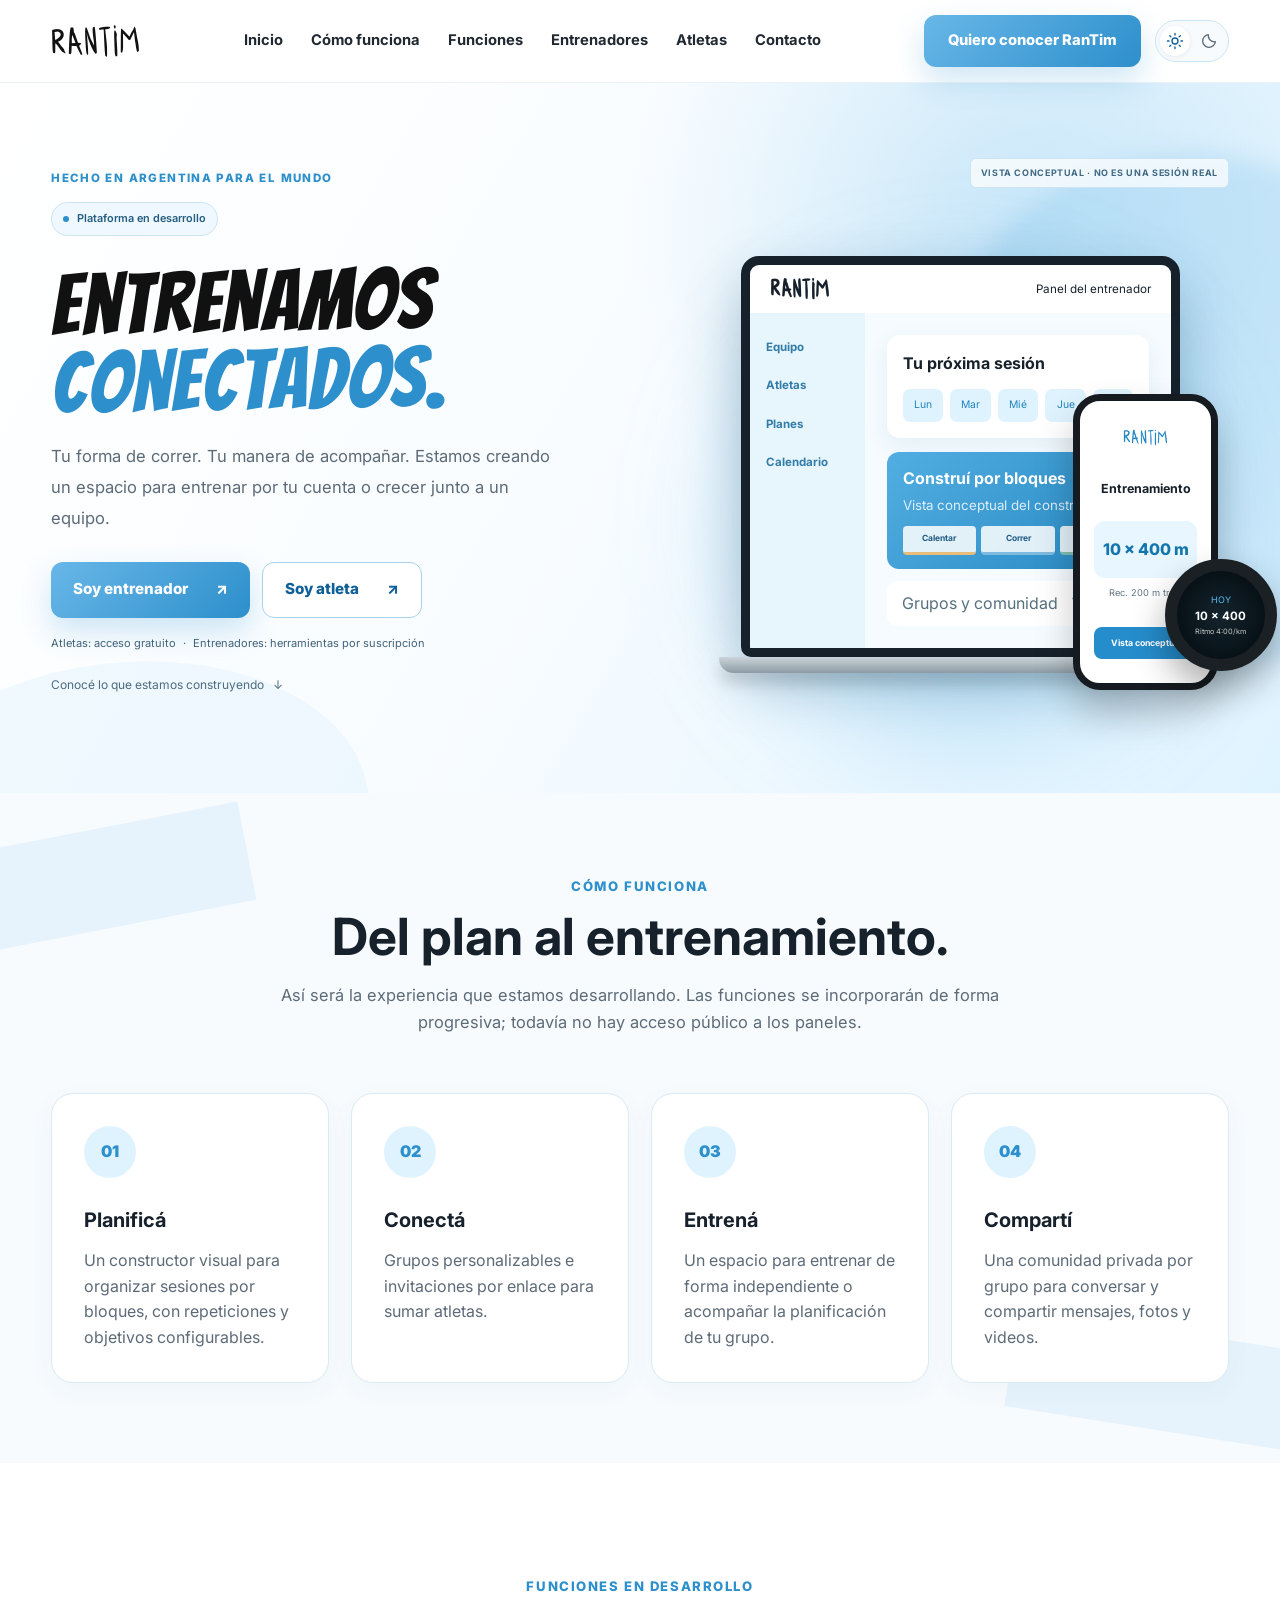
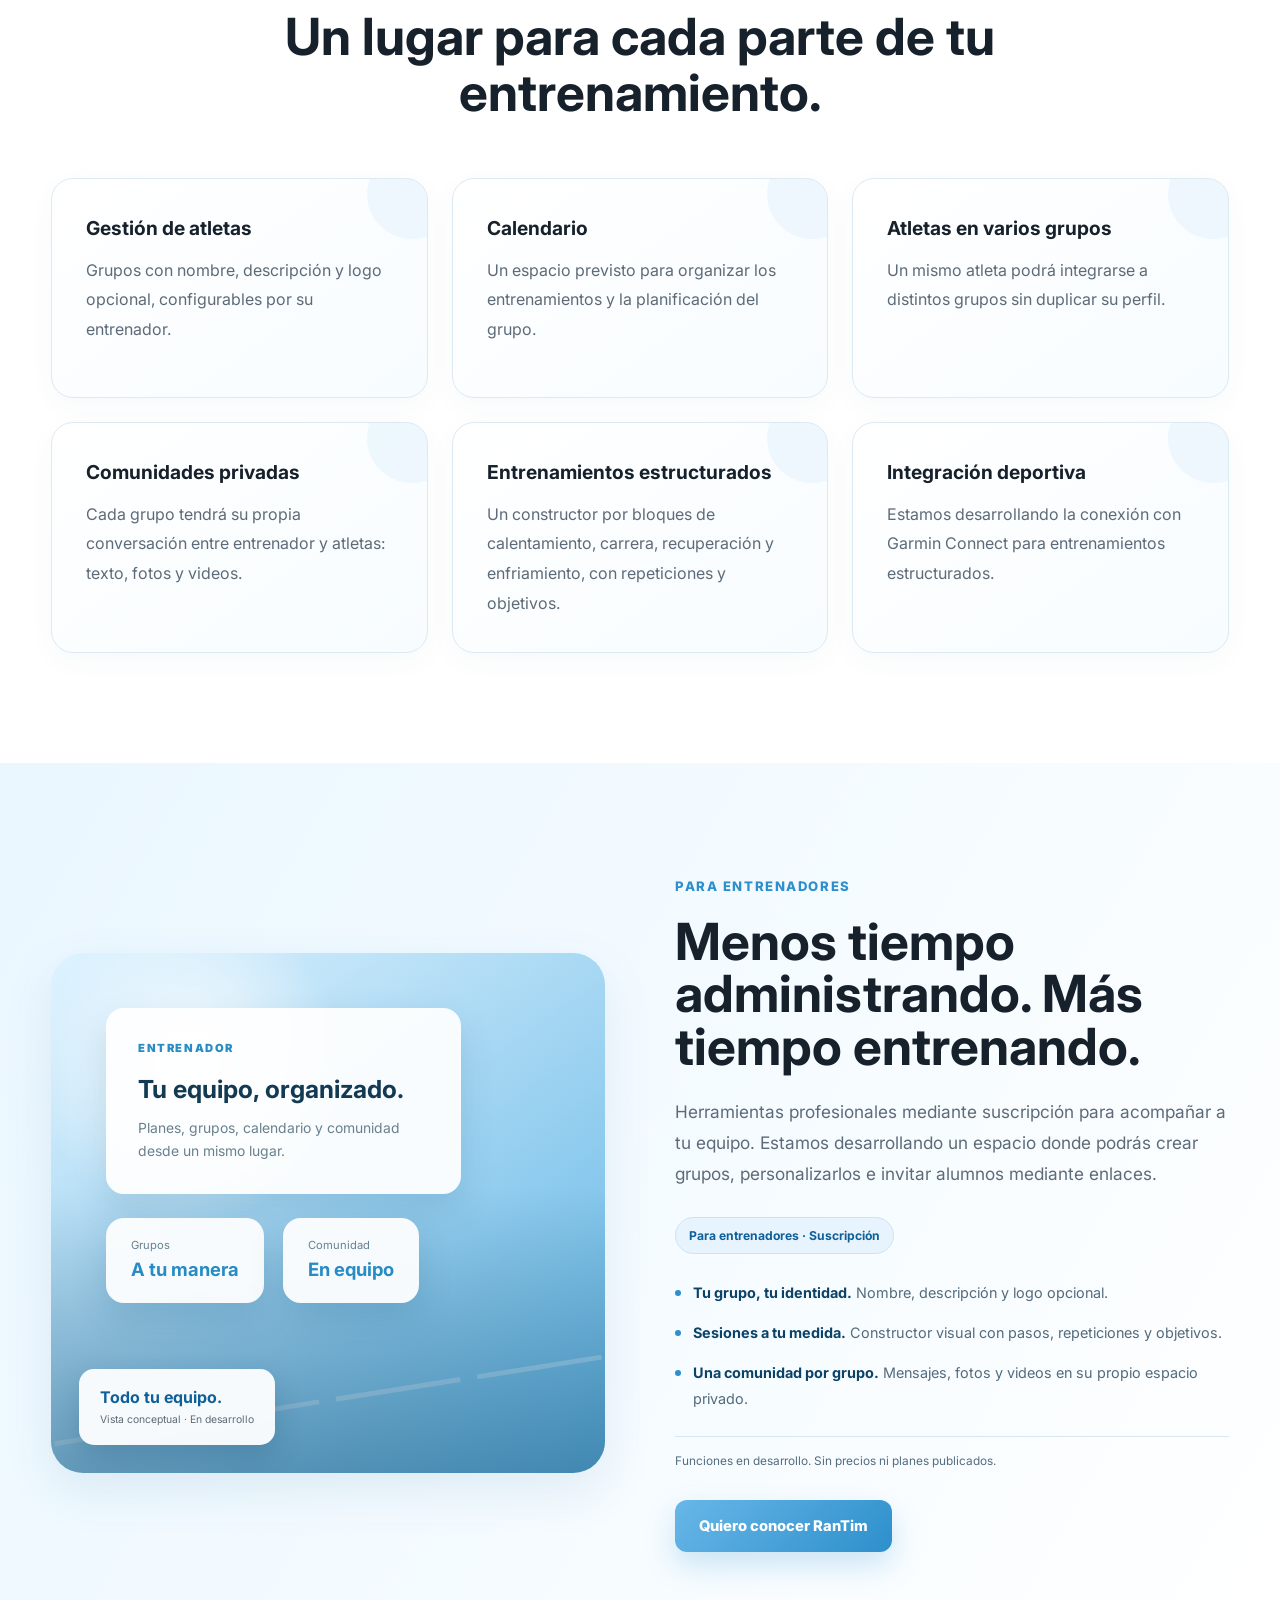
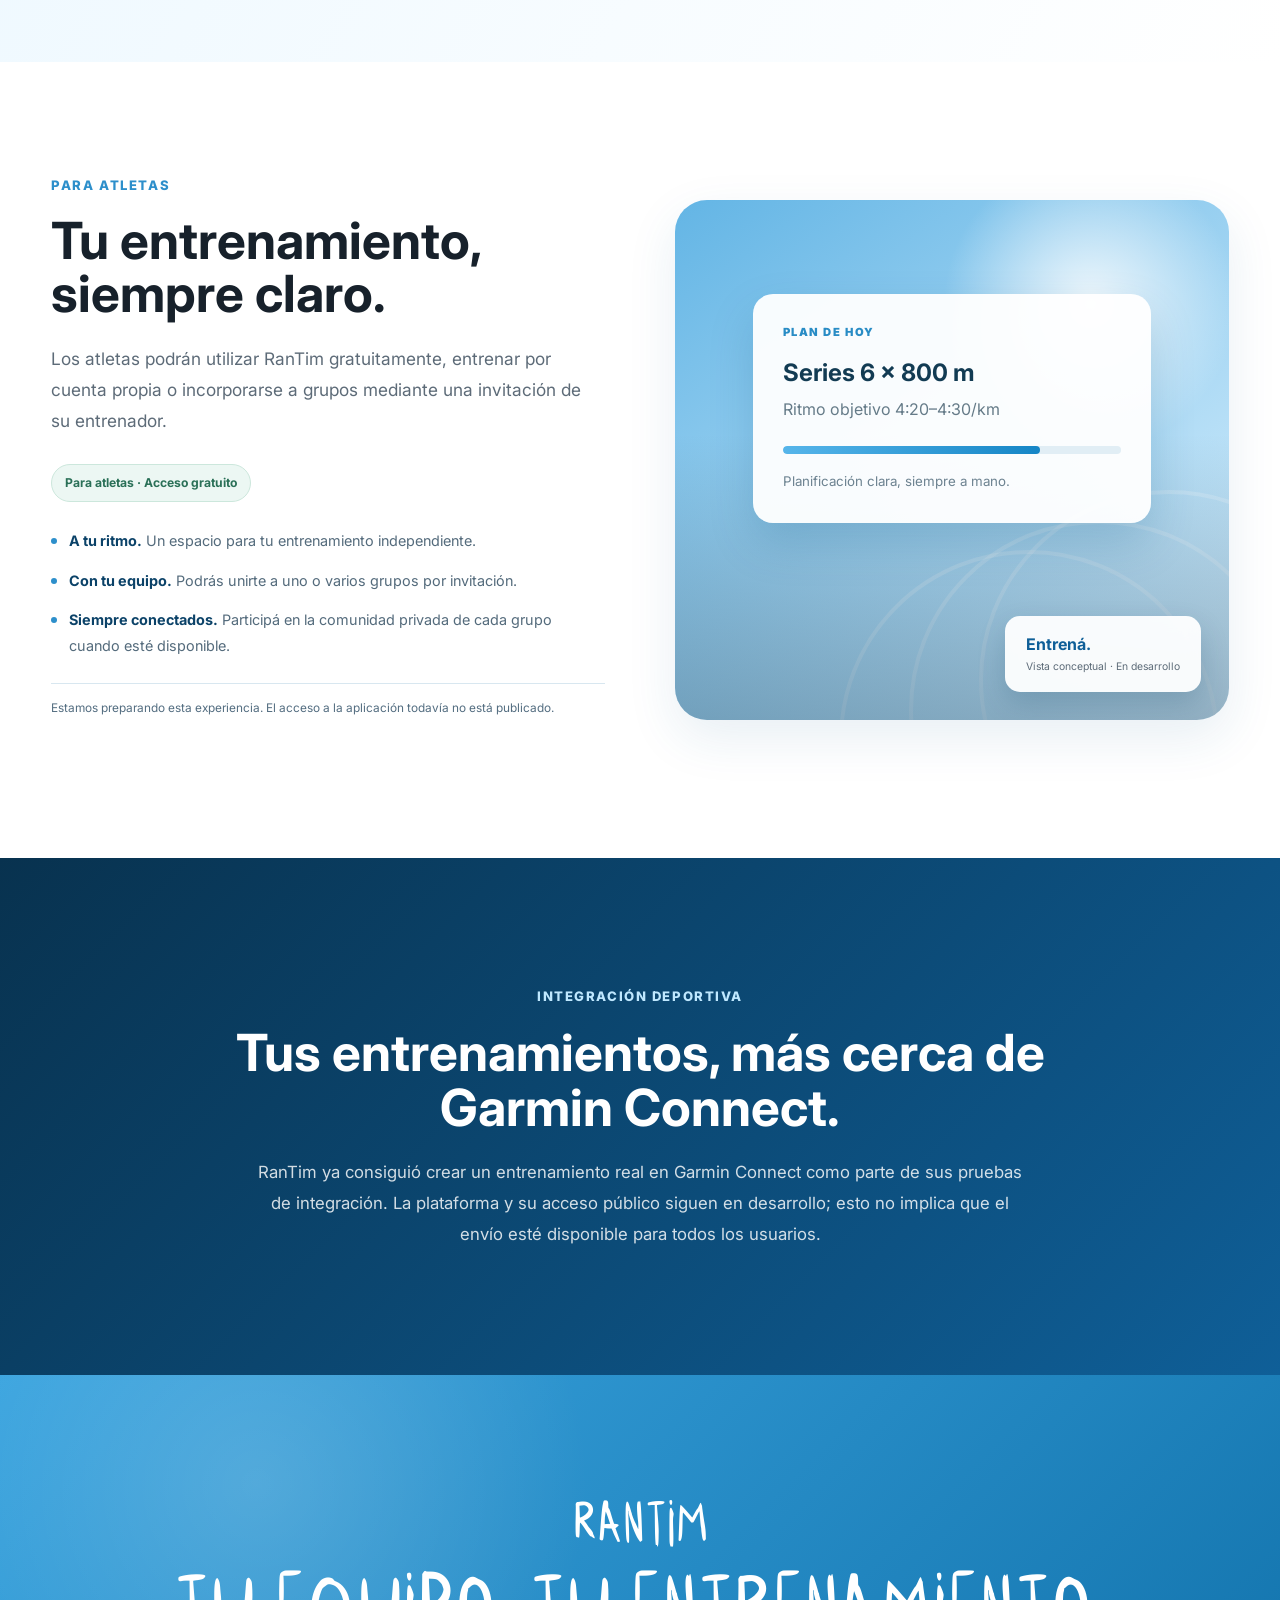
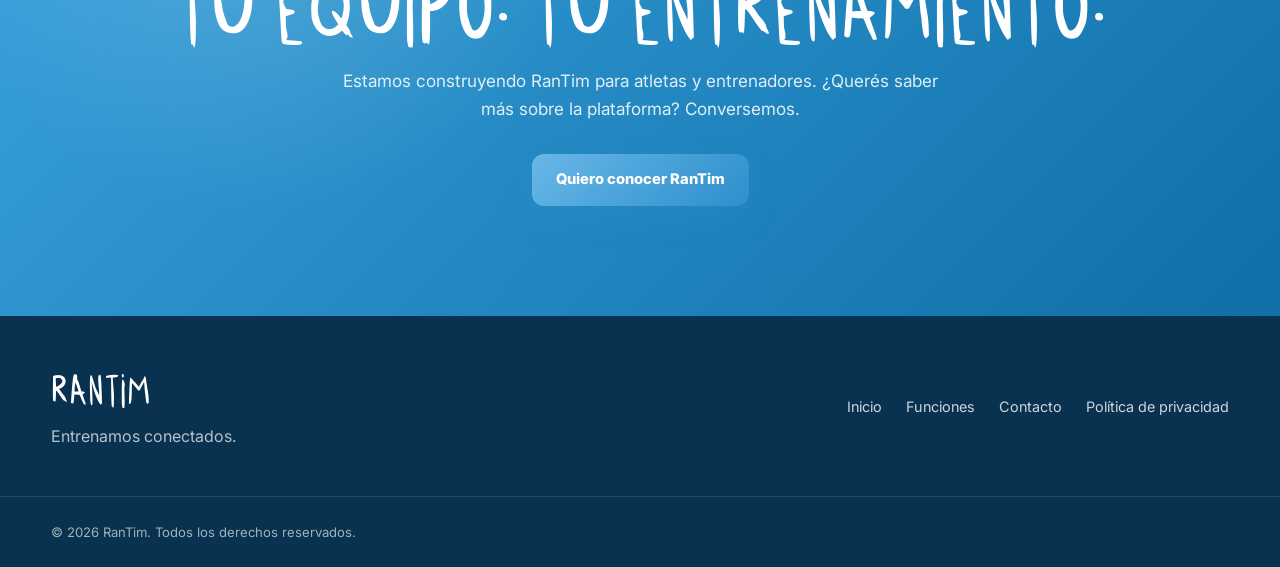
==== commit 83e92a69: "feat(landing): add light and dark theme" ====
--- a/index.html
+++ b/index.html
@@ -9,6 +9,9 @@
 
     <title>RanTim | Entrenamos conectados</title>
 
+    <meta name="theme-color" content="#ffffff" />
+    <script src="theme.js"></script>
+    <style>html { background: #fff; color-scheme: light; } html[data-theme="dark"] { background: #0b1422; color-scheme: dark; }</style>
     <link rel="stylesheet" href="styles.css" />
 </head>
 
@@ -30,10 +33,16 @@
                 <a href="#contacto">Contacto</a>
             </nav>
 
+            <div class="header-actions">
             <a href="https://wa.me/5492983419423?text=Hola%20Dario%2C%20quiero%20conocer%20m%C3%A1s%20sobre%20RanTim"
                 class="btn btn-primary" target="_blank" rel="noopener noreferrer">
                 Quiero conocer RanTim
             </a>
+            <button type="button" class="landing-theme-toggle" aria-label="Modo oscuro" aria-pressed="false" title="Cambiar tema" hidden>
+                <svg class="theme-sun" width="18" height="18" viewBox="0 0 24 24" fill="none" stroke="currentColor" stroke-width="1.8" stroke-linecap="round" aria-hidden="true"><circle cx="12" cy="12" r="4"/><path d="M12 2v2m0 16v2M2 12h2m16 0h2M5 5l1.5 1.5m11 11L19 19M5 19l1.5-1.5m11-11L19 5"/></svg>
+                <svg class="theme-moon" width="18" height="18" viewBox="0 0 24 24" fill="none" stroke="currentColor" stroke-width="1.8" stroke-linecap="round" stroke-linejoin="round" aria-hidden="true"><path d="M20.5 13A8.5 8.5 0 0 1 11 3.5 8.5 8.5 0 1 0 20.5 13Z"/></svg>
+            </button>
+            </div>
 
         </div>
     </header>
@@ -500,7 +509,7 @@
     </footer>
 
 
-    <!-- Static landing: no JavaScript is needed for section navigation. -->
+    <!-- Theme is initialized in the head; section navigation remains native HTML. -->
 
 </body>
 
--- a/styles.css
+++ b/styles.css
@@ -1873,4 +1873,67 @@
 @media(prefers-reduced-motion:reduce) { html:has(.landing-refresh) { scroll-behavior: auto; } .landing-refresh *, .landing-refresh *::before, .landing-refresh *::after { transition: none; animation: none; } }.landing-refresh .hero-content { min-width: 0; width: 100%; max-width: 670px; }
 @media(max-width:640px) { .landing-refresh .hero h1 { font-size: clamp(3.15rem,14vw,5.5rem); } }
 @media(max-width:380px) { .landing-refresh .profile-actions .btn { font-size: .72rem; gap: 7px; padding: 0 10px; white-space: nowrap; } .landing-refresh .site-header .btn { font-size: .64rem; padding: 0 12px; min-height: 42px; } }@media(max-width:900px) { .landing-refresh .hero-grid { grid-template-columns: minmax(0,1fr); } .landing-refresh .hero-visual { min-width: 0; max-width: 100%; } }
-@media(max-width:640px) { .landing-refresh .workflow-grid, .landing-refresh .features-grid { grid-template-columns: minmax(0,1fr); } .landing-refresh .workflow-card, .landing-refresh .feature-card { min-width: 0; padding: 26px; } .landing-refresh .hero-device { max-width: 100%; } }+@media(max-width:640px) { .landing-refresh .workflow-grid, .landing-refresh .features-grid { grid-template-columns: minmax(0,1fr); } .landing-refresh .workflow-card, .landing-refresh .feature-card { min-width: 0; padding: 26px; } .landing-refresh .hero-device { max-width: 100%; } }
+/* Landing theme tokens. Light defaults preserve the approved palette. */
+:root {
+  --landing-page: #ffffff; --landing-surface: #ffffff; --landing-soft: #f7fbfe;
+  --landing-ink: #17212b; --landing-muted: #5d6b78; --landing-accent: #0f5f98;
+  --landing-line: #cce4f3; --landing-header: rgba(255,255,255,.92);
+  --landing-hover: #e7f4fd; --landing-button-ink: #ffffff;
+  --landing-hero: radial-gradient(circle at 80% 20%,rgba(122,194,236,.34),transparent 34%),linear-gradient(120deg,#ffffff 0%,#f8fcff 48%,#dff3ff 100%);
+  --landing-card-gradient: linear-gradient(145deg,#ffffff,#f7fcff);
+  --landing-visual: linear-gradient(145deg,#dff3ff,#5fb4e4);
+  --landing-band: linear-gradient(135deg,#08324f,#0f5f98);
+  --landing-device-border: #17212b; --landing-shadow: 0 18px 50px rgba(26,99,145,.1);
+}
+:root[data-theme="dark"] {
+  --landing-page: #0b1422; --landing-surface: #142235; --landing-soft: #101d2e;
+  --landing-ink: #e6eff8; --landing-muted: #b0c5d7; --landing-accent: #84cdf7;
+  --landing-line: #30485e; --landing-header: rgba(11,20,34,.95);
+  --landing-hover: #203b53; --landing-button-ink: #082235;
+  --landing-hero: radial-gradient(circle at 80% 20%,rgba(45,143,203,.16),transparent 40%),linear-gradient(120deg,#0b1422,#101f32);
+  --landing-card-gradient: linear-gradient(145deg,#142235,#172b40);
+  --landing-visual: linear-gradient(145deg,#183b55,#102438);
+  --landing-band: linear-gradient(135deg,#0d2035,#123752);
+  --landing-device-border: #30475b; --landing-shadow: 0 18px 50px rgba(0,0,0,.25);
+  --text: var(--landing-ink); --muted: var(--landing-muted); --sky-soft: #19364d;
+  --sky-dark: #84cdf7; --border: var(--landing-line);
+  --shadow-soft: var(--landing-shadow); --shadow-card: 0 14px 35px rgba(0,0,0,.2);
+}
+.landing-refresh .header-actions { display: flex; align-items: center; gap: 14px; }
+.landing-refresh .landing-theme-toggle { display: inline-flex; align-items: center; justify-content: center; flex-shrink: 0; gap: 4px; min-width: 74px; min-height: 42px; padding: 4px; border: 1px solid var(--landing-line); border-radius: 999px; background: var(--landing-soft); color: var(--landing-muted); cursor: pointer; }
+.landing-refresh .landing-theme-toggle[hidden] { display: none; }
+.landing-refresh .landing-theme-toggle svg { box-sizing: content-box; padding: 6px; border-radius: 50%; }
+:root:not([data-theme="dark"]) .landing-refresh .theme-sun, :root[data-theme="dark"] .landing-refresh .theme-moon { color: var(--landing-accent); background: var(--landing-surface); box-shadow: 0 1px 5px #00000012; }
+.landing-refresh .landing-theme-toggle:hover { border-color: var(--landing-accent); }
+.landing-refresh .landing-theme-toggle:focus-visible { outline: 3px solid var(--landing-accent); outline-offset: 4px; }
+:root[data-theme="dark"] .landing-refresh { color: var(--landing-ink); background: var(--landing-page); }
+:root[data-theme="dark"] .landing-refresh .site-header { background: var(--landing-header); border-color: var(--landing-line); }
+:root[data-theme="dark"] .landing-refresh :is(.brand,.main-nav a,.hero h1,.hero-message) { color: var(--landing-ink); }
+:root[data-theme="dark"] .landing-refresh :is(.main-nav a:hover,.hero h1 span) { color: var(--landing-accent); }
+:root[data-theme="dark"] .landing-refresh .hero { background: var(--landing-hero); }
+:root[data-theme="dark"] .landing-refresh :is(.workflow,.mock-dashboard) { background: var(--landing-soft); }
+:root[data-theme="dark"] .landing-refresh :is(.features,.athlete-section) { background: var(--landing-page); }
+:root[data-theme="dark"] .landing-refresh .coach-section { background: linear-gradient(120deg,var(--landing-soft),var(--landing-page)); }
+:root[data-theme="dark"] .landing-refresh :is(.workflow-card,.feature-card) { background: var(--landing-card-gradient); border-color: var(--landing-line); box-shadow: var(--landing-shadow); }
+:root[data-theme="dark"] .landing-refresh :is(.btn-primary,.mock-phone button) { background: linear-gradient(135deg,#84cdf7,#54afe2); color: var(--landing-button-ink); }
+:root[data-theme="dark"] .landing-refresh :is(.btn-secondary,.profile-actions .btn-secondary,.btn-light) { color: var(--landing-accent); background: var(--landing-surface); border-color: var(--landing-line); }
+:root[data-theme="dark"] .landing-refresh .btn-secondary:hover { background: var(--landing-hover); }
+:root[data-theme="dark"] .landing-refresh :is(.development-label,.concept-label,.profile-model) { color: var(--landing-accent); background: var(--landing-soft); border-color: var(--landing-line); }
+:root[data-theme="dark"] .landing-refresh .profile-model-free { color: #a5dfc5; background: #17352d; border-color: #305747; }
+:root[data-theme="dark"] .landing-refresh :is(.profile-access-note,.hero-explore,.profile-benefits li,.split-content .profile-development) { color: var(--landing-muted); border-color: var(--landing-line); }
+:root[data-theme="dark"] .landing-refresh :is(.hero-explore:hover,.profile-benefits strong) { color: var(--landing-accent); }
+:root[data-theme="dark"] .landing-refresh :is(.coach-visual,.athlete-visual) { background: var(--landing-visual); }
+:root[data-theme="dark"] .landing-refresh :is(.coach-card,.athlete-plan-card,.image-badge,.mock-topbar,.mock-week,.mock-athletes,.mock-phone) { background: var(--landing-surface); color: var(--landing-ink); }
+:root[data-theme="dark"] .landing-refresh :is(.coach-card-main strong,.athlete-plan-card strong) { color: var(--landing-ink); }
+:root[data-theme="dark"] .landing-refresh :is(.coach-card-main p,.coach-card-small span,.athlete-plan-card p,.athlete-plan-card small,.mock-phone small,.mock-athletes) { color: var(--landing-muted); }
+:root[data-theme="dark"] .landing-refresh :is(.coach-card-small strong,.visual-label,.mock-athletes strong,.mock-phone-brand,.image-badge strong) { color: var(--landing-accent); }
+:root[data-theme="dark"] .landing-refresh :is(.mock-sidebar,.mock-days span,.mock-phone-workout) { background: var(--landing-hover); color: var(--landing-accent); }
+:root[data-theme="dark"] .landing-refresh .mock-laptop-screen { background: var(--landing-device-border); border-color: var(--landing-device-border); }
+:root[data-theme="dark"] .landing-refresh .mock-phone { border-color: var(--landing-device-border); }
+:root[data-theme="dark"] .landing-refresh .landing-mini-blocks span { color: var(--landing-ink); background: var(--landing-hover); }
+:root[data-theme="dark"] .landing-refresh :is(.garmin-preview,.cta-section) { background: var(--landing-band); }
+:root[data-theme="dark"] .landing-refresh .site-footer { background: var(--landing-page); border-top: 1px solid var(--landing-line); }
+:root[data-theme="dark"] .landing-refresh a:focus-visible { outline-color: var(--landing-accent); }
+@media(max-width:1200px) { .landing-refresh .nav-wrapper { gap: 16px; } .landing-refresh .main-nav { gap: 12px; } .landing-refresh .main-nav a { font-size: .75rem; } .landing-refresh .header-actions { gap: 10px; } .landing-refresh .header-actions > .btn { font-size: .7rem; padding: 0 14px; } }
+@media(max-width:480px) { .landing-refresh .nav-wrapper { gap: 10px; } .landing-refresh .header-actions { gap: 8px; } .landing-refresh .header-actions > .btn { max-width: 120px; min-height: 40px; font-size: .6rem; padding: 0 10px; } .landing-refresh .brand { font-size: 1.7rem; } .landing-refresh .landing-theme-toggle { min-width: 64px; min-height: 40px; gap: 0; padding: 3px; } .landing-refresh .landing-theme-toggle svg { width: 16px; height: 16px; padding: 6px; } }
